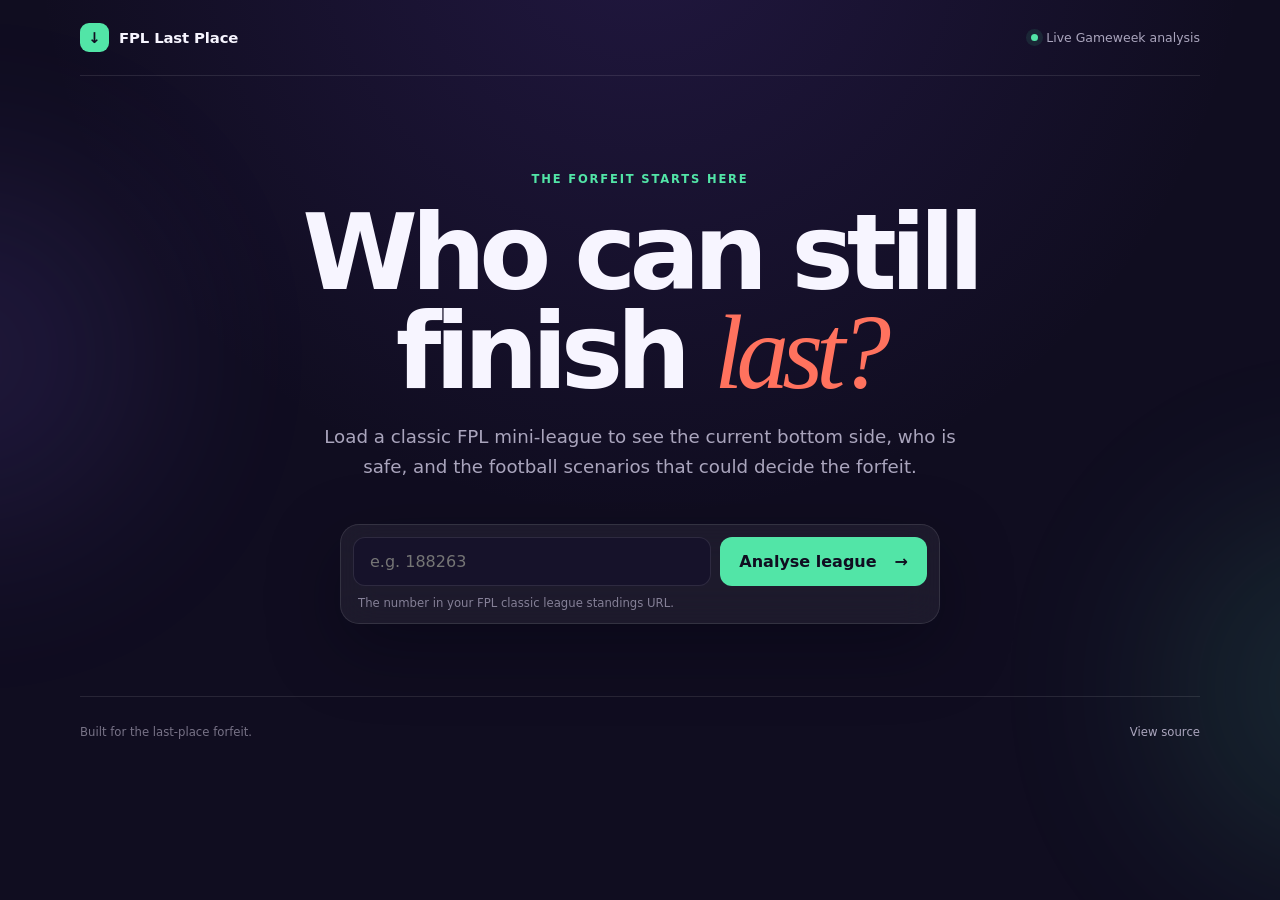
==== frontend/src/index.html @ f8642bd5 "Build web app and deployable analysis API" ====
<!doctype html>
<html lang="en">
  <head>
    <meta charset="utf-8" />
    <meta name="viewport" content="width=device-width, initial-scale=1" />
    <meta name="theme-color" content="#15112b" />
    <meta
      name="description"
      content="See who can still finish last in your Fantasy Premier League mini-league."
    />
    <title>FPL Last Place</title>
    <link rel="stylesheet" href="./styles.css" />
  </head>
  <body>
    <div class="ambient ambient-one"></div>
    <div class="ambient ambient-two"></div>

    <header class="site-header">
      <a class="brand" href="./" aria-label="FPL Last Place home">
        <span class="brand-mark" aria-hidden="true">↓</span>
        <span>FPL Last Place</span>
      </a>
      <span class="live-label"><span></span> Live Gameweek analysis</span>
    </header>

    <main>
      <section class="hero" aria-labelledby="page-title">
        <div class="eyebrow">The forfeit starts here</div>
        <h1 id="page-title">Who can still finish <em>last?</em></h1>
        <p class="hero-copy">
          Load a classic FPL mini-league to see the current bottom side, who is safe,
          and the football scenarios that could decide the forfeit.
        </p>

        <form id="league-form" class="league-form">
          <label for="league-id">Classic league ID</label>
          <div class="input-row">
            <input
              id="league-id"
              name="league-id"
              type="text"
              inputmode="numeric"
              pattern="[0-9]+"
              placeholder="e.g. 188263"
              autocomplete="off"
              required
            />
            <button class="primary-button" type="submit">
              <span>Analyse league</span>
              <span aria-hidden="true">→</span>
            </button>
          </div>
          <p class="field-help">The number in your FPL classic league standings URL.</p>
        </form>
      </section>

      <section id="loading-state" class="state-card hidden" aria-live="polite">
        <div class="loader" aria-hidden="true"></div>
        <div>
          <h2>Reading the Gameweek…</h2>
          <p id="loading-message">Fetching current squads, points and fixtures from FPL.</p>
        </div>
      </section>

      <section id="error-state" class="state-card error-card hidden" role="alert">
        <div class="error-icon" aria-hidden="true">!</div>
        <div>
          <h2>We couldn’t load that league</h2>
          <p id="error-message"></p>
          <button id="retry-button" class="text-button" type="button">Try again</button>
        </div>
      </section>

      <div id="analysis" class="analysis hidden">
        <section class="league-heading">
          <div>
            <div class="eyebrow" id="gameweek-label">Gameweek</div>
            <h2 id="league-name"></h2>
            <p id="updated-at" class="muted"></p>
          </div>
          <button id="refresh-button" class="secondary-button" type="button">Refresh data</button>
        </section>

        <section id="last-place-panel" class="last-place-panel" aria-labelledby="last-place-title">
          <div class="last-kicker">Currently last</div>
          <div class="last-main">
            <div>
              <h2 id="last-place-title"></h2>
              <p id="last-place-team"></p>
            </div>
            <div class="score-orb">
              <strong id="last-place-score"></strong>
              <span>GW pts</span>
            </div>
          </div>
          <p id="last-place-note" class="last-note"></p>
        </section>

        <section class="content-section" aria-labelledby="risk-title">
          <div class="section-heading">
            <div>
              <span class="section-index">01</span>
              <h2 id="risk-title">Still in the danger zone</h2>
            </div>
            <span id="risk-count" class="count-pill"></span>
          </div>
          <p class="section-copy">
            Open a manager to see the points condition and ranked match scenarios that leave them last.
          </p>
          <div id="risk-list" class="manager-grid"></div>
        </section>

        <section class="content-section" aria-labelledby="safe-title">
          <div class="section-heading">
            <div>
              <span class="section-index">02</span>
              <h2 id="safe-title">Safe from the forfeit</h2>
            </div>
            <span id="safe-count" class="count-pill safe-count"></span>
          </div>
          <div id="safe-list" class="safe-grid"></div>
        </section>

        <section class="content-section" aria-labelledby="differential-title">
          <div class="section-heading">
            <div>
              <span class="section-index">03</span>
              <h2 id="differential-title">Remaining differentials</h2>
            </div>
          </div>
          <p class="section-copy">
            Effective exposure after captaincy and current substitution state. Identical shared
            players are left out because they do not change the gaps.
          </p>
          <div id="differential-list" class="differential-grid"></div>
        </section>

        <aside id="model-note" class="model-note"></aside>
      </div>
    </main>

    <footer>
      <span>Built for the last-place forfeit.</span>
      <a href="https://github.com/MohilGarg/FPL-Scenario-Analyser">View source</a>
    </footer>

    <script src="./config.js"></script>
    <script src="./app.js" defer></script>
  </body>
</html>
---- frontend/src/styles.css ----
:root {
  color-scheme: dark;
  --ink: #f7f5ff;
  --muted: #aaa5bd;
  --panel: rgba(31, 26, 55, 0.78);
  --panel-solid: #211b3b;
  --line: rgba(255, 255, 255, 0.1);
  --purple: #8f6cff;
  --purple-soft: #c6b8ff;
  --green: #52e5a7;
  --coral: #ff725e;
  --amber: #ffc568;
  --page: #100d20;
  --shadow: 0 24px 70px rgba(4, 2, 13, 0.35);
  font-family: Inter, ui-sans-serif, system-ui, -apple-system, BlinkMacSystemFont, "Segoe UI", sans-serif;
}

* { box-sizing: border-box; }

html { scroll-behavior: smooth; }

body {
  margin: 0;
  min-height: 100vh;
  background:
    radial-gradient(circle at 50% -10%, rgba(100, 64, 190, 0.2), transparent 38rem),
    var(--page);
  color: var(--ink);
  overflow-x: hidden;
}

button, input { font: inherit; }
button { cursor: pointer; }
a { color: inherit; }

.ambient {
  position: fixed;
  width: 22rem;
  height: 22rem;
  border-radius: 50%;
  filter: blur(100px);
  opacity: 0.13;
  pointer-events: none;
  z-index: -1;
}

.ambient-one { background: var(--purple); top: 20%; left: -13rem; }
.ambient-two { background: var(--green); bottom: 4%; right: -15rem; }

.site-header,
main,
footer {
  width: min(1120px, calc(100% - 40px));
  margin-inline: auto;
}

.site-header {
  display: flex;
  align-items: center;
  justify-content: space-between;
  min-height: 76px;
  border-bottom: 1px solid var(--line);
}

.brand {
  display: flex;
  gap: 10px;
  align-items: center;
  color: var(--ink);
  font-size: 0.93rem;
  font-weight: 760;
  text-decoration: none;
  letter-spacing: -0.01em;
}

.brand-mark {
  display: grid;
  place-items: center;
  width: 29px;
  height: 29px;
  color: #110e22;
  background: var(--green);
  border-radius: 9px;
  font-weight: 900;
}

.live-label {
  display: flex;
  align-items: center;
  gap: 8px;
  color: var(--muted);
  font-size: 0.78rem;
}

.live-label span {
  width: 7px;
  height: 7px;
  border-radius: 50%;
  background: var(--green);
  box-shadow: 0 0 0 5px rgba(82, 229, 167, 0.1);
}

.hero {
  padding: 96px 0 72px;
  text-align: center;
}

.eyebrow,
.last-kicker {
  color: var(--green);
  font-size: 0.72rem;
  font-weight: 800;
  letter-spacing: 0.16em;
  text-transform: uppercase;
}

.hero h1 {
  max-width: 780px;
  margin: 18px auto 20px;
  font-size: clamp(3rem, 8.2vw, 6.7rem);
  line-height: 0.94;
  letter-spacing: -0.065em;
}

.hero h1 em {
  color: var(--coral);
  font-family: Georgia, serif;
  font-weight: 500;
}

.hero-copy {
  max-width: 650px;
  margin: 0 auto;
  color: var(--muted);
  font-size: clamp(1rem, 2vw, 1.14rem);
  line-height: 1.65;
}

.league-form {
  width: min(600px, 100%);
  margin: 42px auto 0;
  padding: 12px;
  text-align: left;
  background: rgba(255, 255, 255, 0.055);
  border: 1px solid var(--line);
  border-radius: 19px;
  box-shadow: var(--shadow);
  backdrop-filter: blur(18px);
}

.league-form label {
  position: absolute;
  width: 1px;
  height: 1px;
  overflow: hidden;
  clip: rect(0 0 0 0);
}

.input-row { display: flex; gap: 9px; }

.input-row input {
  min-width: 0;
  flex: 1;
  padding: 14px 16px;
  color: var(--ink);
  background: #16122a;
  border: 1px solid rgba(255, 255, 255, 0.1);
  border-radius: 12px;
  outline: none;
}

.input-row input:focus {
  border-color: var(--purple);
  box-shadow: 0 0 0 3px rgba(143, 108, 255, 0.16);
}

.primary-button,
.secondary-button,
.text-button {
  border: 0;
  font-weight: 760;
}

.primary-button {
  display: flex;
  align-items: center;
  justify-content: center;
  gap: 18px;
  padding: 14px 19px;
  color: #100d20;
  background: var(--green);
  border-radius: 12px;
  transition: transform 160ms ease, box-shadow 160ms ease;
}

.primary-button:hover { transform: translateY(-2px); box-shadow: 0 10px 30px rgba(82, 229, 167, 0.2); }
.primary-button:disabled { opacity: 0.65; cursor: wait; }

.field-help {
  margin: 10px 5px 1px;
  color: #858097;
  font-size: 0.73rem;
}

.hidden { display: none !important; }

.state-card {
  display: flex;
  align-items: center;
  gap: 22px;
  max-width: 720px;
  margin: 0 auto 70px;
  padding: 26px;
  background: var(--panel);
  border: 1px solid var(--line);
  border-radius: 18px;
}

.state-card h2 { margin: 0 0 5px; font-size: 1.05rem; }
.state-card p { margin: 0; color: var(--muted); line-height: 1.5; }

.loader {
  flex: 0 0 auto;
  width: 34px;
  height: 34px;
  border: 3px solid rgba(255, 255, 255, 0.12);
  border-top-color: var(--green);
  border-radius: 50%;
  animation: spin 900ms linear infinite;
}

@keyframes spin { to { transform: rotate(360deg); } }

.error-card { border-color: rgba(255, 114, 94, 0.35); }
.error-icon {
  display: grid;
  place-items: center;
  flex: 0 0 auto;
  width: 36px;
  height: 36px;
  color: #170a08;
  background: var(--coral);
  border-radius: 50%;
  font-weight: 900;
}

.text-button { padding: 8px 0 0; color: var(--green); background: none; }

.analysis { padding-bottom: 60px; }

.league-heading {
  display: flex;
  align-items: flex-end;
  justify-content: space-between;
  gap: 20px;
  margin-bottom: 25px;
}

.league-heading h2 { margin: 6px 0; font-size: clamp(1.8rem, 4vw, 3rem); letter-spacing: -0.04em; }
.muted { margin: 0; color: var(--muted); font-size: 0.82rem; }

.secondary-button {
  padding: 10px 14px;
  color: var(--ink);
  background: transparent;
  border: 1px solid var(--line);
  border-radius: 10px;
}

.secondary-button:hover { border-color: rgba(255, 255, 255, 0.28); }

.last-place-panel {
  position: relative;
  overflow: hidden;
  padding: clamp(25px, 5vw, 47px);
  background:
    linear-gradient(130deg, rgba(255, 114, 94, 0.2), transparent 58%),
    linear-gradient(130deg, #2c1c42, #201733);
  border: 1px solid rgba(255, 114, 94, 0.3);
  border-radius: 25px;
  box-shadow: var(--shadow);
}

.last-place-panel::after {
  content: "12";
  position: absolute;
  right: -12px;
  bottom: -65px;
  color: rgba(255, 255, 255, 0.03);
  font-size: 15rem;
  font-weight: 900;
  line-height: 1;
}

.last-kicker { color: var(--coral); }
.last-main { display: flex; align-items: center; justify-content: space-between; gap: 24px; margin-top: 19px; }
.last-main h2 { margin: 0 0 7px; font-size: clamp(2rem, 5vw, 4.3rem); letter-spacing: -0.055em; }
.last-main p { margin: 0; color: var(--purple-soft); font-size: 1rem; }

.score-orb {
  display: grid;
  place-items: center;
  flex: 0 0 auto;
  width: 112px;
  height: 112px;
  background: rgba(15, 11, 31, 0.52);
  border: 1px solid rgba(255, 255, 255, 0.12);
  border-radius: 50%;
  z-index: 1;
}

.score-orb strong { align-self: end; font-size: 2.5rem; line-height: 1; }
.score-orb span { align-self: start; margin-top: 4px; color: var(--muted); font-size: 0.65rem; text-transform: uppercase; }
.last-note { position: relative; max-width: 650px; margin: 27px 0 0; color: #cec9dc; line-height: 1.55; z-index: 1; }

.content-section { padding-top: 76px; }
.section-heading { display: flex; align-items: center; justify-content: space-between; gap: 18px; }
.section-heading > div { display: flex; align-items: baseline; gap: 15px; }
.section-index { color: var(--green); font: 700 0.7rem ui-monospace, monospace; }
.section-heading h2 { margin: 0; font-size: clamp(1.5rem, 3vw, 2.15rem); letter-spacing: -0.035em; }
.section-copy { max-width: 690px; margin: 10px 0 24px 32px; color: var(--muted); line-height: 1.55; }

.count-pill,
.status-pill,
.chip-pill {
  display: inline-flex;
  align-items: center;
  border-radius: 999px;
  font-size: 0.68rem;
  font-weight: 800;
  letter-spacing: 0.05em;
  text-transform: uppercase;
}

.count-pill { padding: 7px 10px; color: var(--coral); background: rgba(255, 114, 94, 0.1); }
.safe-count { color: var(--green); background: rgba(82, 229, 167, 0.1); }

.manager-grid { display: grid; gap: 13px; }

.manager-card {
  background: var(--panel);
  border: 1px solid var(--line);
  border-radius: 17px;
  box-shadow: 0 12px 35px rgba(4, 2, 13, 0.16);
}

.manager-card[open] { border-color: rgba(143, 108, 255, 0.38); }
.manager-card summary { display: flex; align-items: center; justify-content: space-between; gap: 15px; padding: 20px 22px; list-style: none; cursor: pointer; }
.manager-card summary::-webkit-details-marker { display: none; }
.manager-identity { min-width: 0; display: flex; align-items: center; gap: 14px; }
.manager-rank { display: grid; place-items: center; flex: 0 0 auto; width: 39px; height: 39px; color: var(--purple-soft); background: rgba(143, 108, 255, 0.12); border-radius: 11px; font-weight: 850; }
.manager-names { min-width: 0; }
.manager-names strong, .safe-name strong { display: block; overflow: hidden; text-overflow: ellipsis; white-space: nowrap; }
.manager-names span, .safe-name span { display: block; margin-top: 3px; color: var(--muted); font-size: 0.76rem; overflow: hidden; text-overflow: ellipsis; white-space: nowrap; }
.manager-meta { display: flex; align-items: center; justify-content: flex-end; gap: 11px; }
.manager-score { font-size: 1.15rem; font-weight: 850; }
.manager-score small { display: block; color: var(--muted); font-size: 0.55rem; font-weight: 600; text-align: right; text-transform: uppercase; }
.chevron { color: var(--muted); transition: transform 150ms ease; }
.manager-card[open] .chevron { transform: rotate(180deg); }

.status-pill { padding: 6px 9px; color: var(--amber); background: rgba(255, 197, 104, 0.11); }
.status-current { color: var(--coral); background: rgba(255, 114, 94, 0.12); }
.status-possible { color: var(--purple-soft); background: rgba(143, 108, 255, 0.13); }

.manager-detail { padding: 0 22px 22px; border-top: 1px solid var(--line); }
.condition { margin: 19px 0; padding: 16px 17px; color: #dfdbea; background: rgba(143, 108, 255, 0.08); border-left: 3px solid var(--purple); border-radius: 0 11px 11px 0; line-height: 1.55; }
.condition strong { color: var(--purple-soft); }
.scenario-list { display: grid; gap: 10px; }
.scenario { display: grid; grid-template-columns: 34px 1fr auto; gap: 12px; align-items: start; padding: 14px; background: rgba(10, 8, 25, 0.35); border: 1px solid rgba(255, 255, 255, 0.06); border-radius: 12px; }
.scenario-number { display: grid; place-items: center; width: 29px; height: 29px; color: var(--green); background: rgba(82, 229, 167, 0.09); border-radius: 8px; font-size: 0.73rem; font-weight: 850; }
.scenario p { margin: 1px 0 6px; color: #ddd9e8; font-size: 0.88rem; line-height: 1.5; }
.scenario small { color: var(--muted); }
.scenario-scores { color: var(--ink); font-size: 0.73rem; font-weight: 800; white-space: nowrap; }
.show-more { margin-top: 13px; padding: 9px 12px; color: var(--green); background: transparent; border: 1px solid rgba(82, 229, 167, 0.24); border-radius: 9px; font-size: 0.78rem; font-weight: 750; }
.show-more:disabled { opacity: 0.55; cursor: wait; }
.search-note { margin: 12px 0 0; color: var(--muted); font-size: 0.76rem; line-height: 1.45; }

.safe-grid { display: grid; grid-template-columns: repeat(2, minmax(0, 1fr)); gap: 10px; margin-top: 22px; }
.safe-card { display: flex; align-items: center; justify-content: space-between; gap: 14px; min-width: 0; padding: 16px 17px; background: rgba(31, 26, 55, 0.55); border: 1px solid var(--line); border-radius: 13px; }
.safe-name { min-width: 0; }
.safe-score { display: flex; align-items: center; gap: 10px; flex: 0 0 auto; }
.safe-score strong { font-size: 1rem; }
.safe-tick { display: grid; place-items: center; width: 24px; height: 24px; color: #0e241c; background: var(--green); border-radius: 50%; font-size: 0.72rem; font-weight: 900; }

.differential-grid { display: grid; grid-template-columns: repeat(3, minmax(0, 1fr)); gap: 11px; margin-top: 22px; }
.differential-card { min-width: 0; padding: 17px; background: rgba(31, 26, 55, 0.55); border: 1px solid var(--line); border-radius: 14px; }
.player-top { display: flex; align-items: center; justify-content: space-between; gap: 10px; }
.player-top strong { overflow: hidden; text-overflow: ellipsis; white-space: nowrap; }
.position-pill { padding: 4px 7px; color: var(--purple-soft); background: rgba(143, 108, 255, 0.12); border-radius: 6px; font-size: 0.62rem; font-weight: 850; }
.fixture-line { margin: 5px 0 13px; color: var(--muted); font-size: 0.7rem; }
.exposure-list { display: flex; flex-wrap: wrap; gap: 6px; }
.exposure { padding: 5px 7px; color: #d6d1e2; background: rgba(255, 255, 255, 0.055); border-radius: 6px; font-size: 0.67rem; }
.exposure b { color: var(--green); }
.empty-note { grid-column: 1 / -1; padding: 24px; color: var(--muted); text-align: center; border: 1px dashed var(--line); border-radius: 14px; }

.model-note { margin-top: 65px; padding: 18px 20px; color: var(--muted); background: rgba(255, 255, 255, 0.025); border: 1px solid var(--line); border-radius: 13px; font-size: 0.75rem; line-height: 1.55; }

footer { display: flex; align-items: center; justify-content: space-between; padding: 28px 0 38px; color: #777286; border-top: 1px solid var(--line); font-size: 0.73rem; }
footer a { color: var(--muted); text-decoration: none; }

@media (max-width: 760px) {
  .site-header, main, footer { width: min(100% - 28px, 1120px); }
  .hero { padding: 69px 0 52px; }
  .hero h1 { font-size: clamp(3.25rem, 16vw, 5rem); }
  .league-form { padding: 9px; }
  .input-row { flex-direction: column; }
  .primary-button { width: 100%; }
  .league-heading { align-items: flex-start; flex-direction: column; }
  .last-main { align-items: flex-start; }
  .score-orb { width: 86px; height: 86px; }
  .score-orb strong { font-size: 2rem; }
  .section-copy { margin-left: 0; }
  .safe-grid, .differential-grid { grid-template-columns: 1fr; }
  .manager-card summary { align-items: flex-start; padding: 17px; }
  .manager-meta { gap: 7px; }
  .status-pill { display: none; }
  .manager-detail { padding: 0 17px 17px; }
  .scenario { grid-template-columns: 30px 1fr; }
  .scenario-scores { grid-column: 2; }
}

@media (max-width: 430px) {
  .live-label { display: none; }
  .last-main { display: grid; grid-template-columns: 1fr auto; }
  .last-main h2 { font-size: 2rem; }
  .score-orb { width: 74px; height: 74px; }
  .last-place-panel { border-radius: 19px; }
  .section-heading > div { gap: 9px; }
  .manager-rank { display: none; }
  footer { align-items: flex-start; flex-direction: column; gap: 10px; }
}

@media (prefers-reduced-motion: reduce) {
  *, *::before, *::after { scroll-behavior: auto !important; animation-duration: 0.01ms !important; }
}
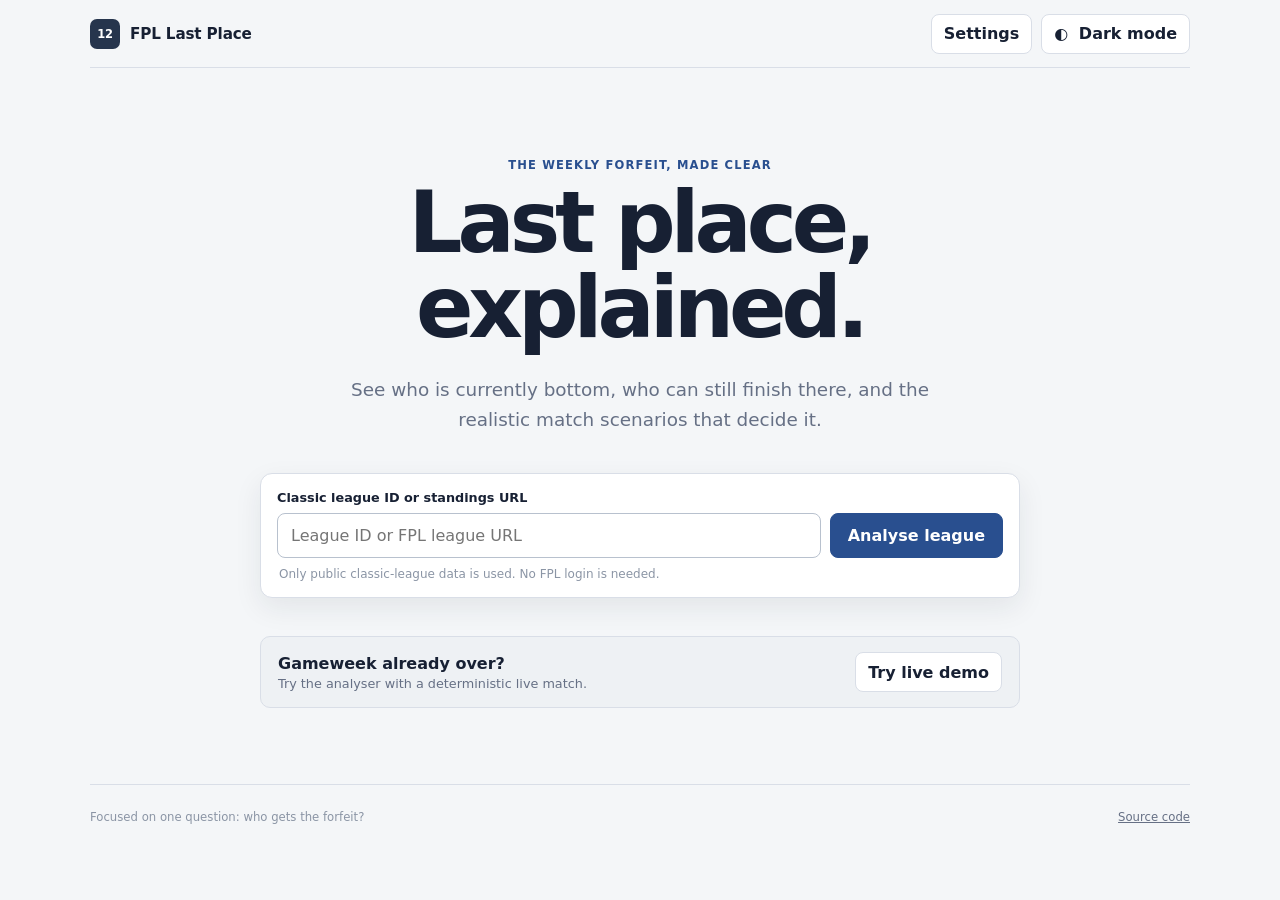
==== commit 2aea73d9: "Redesign analysis UI and add Gameweek demos" ====
--- a/frontend/src/index.html
+++ b/frontend/src/index.html
@@ -1,63 +1,97 @@
 <!doctype html>
-<html lang="en">
+<html lang="en" data-theme="light">
   <head>
     <meta charset="utf-8" />
     <meta name="viewport" content="width=device-width, initial-scale=1" />
-    <meta name="theme-color" content="#15112b" />
+    <meta name="theme-color" content="#f4f6f8" />
     <meta
       name="description"
       content="See who can still finish last in your Fantasy Premier League mini-league."
     />
     <title>FPL Last Place</title>
+    <link rel="icon" href="./favicon.svg" type="image/svg+xml" />
+    <script>
+      const requestedTheme = new URLSearchParams(window.location.search).get("theme");
+      document.documentElement.dataset.theme =
+        requestedTheme === "dark" ||
+        (requestedTheme !== "light" && localStorage.getItem("fpl-theme") === "dark")
+          ? "dark"
+          : "light";
+    </script>
     <link rel="stylesheet" href="./styles.css" />
   </head>
   <body>
-    <div class="ambient ambient-one"></div>
-    <div class="ambient ambient-two"></div>
+    <a class="skip-link" href="#main-content">Skip to content</a>
 
     <header class="site-header">
       <a class="brand" href="./" aria-label="FPL Last Place home">
-        <span class="brand-mark" aria-hidden="true">↓</span>
+        <span class="brand-mark" aria-hidden="true">12</span>
         <span>FPL Last Place</span>
       </a>
-      <span class="live-label"><span></span> Live Gameweek analysis</span>
+      <div class="header-actions">
+        <details class="settings-menu">
+          <summary class="icon-button">Settings</summary>
+          <div class="settings-panel">
+            <label for="tie-rule">What counts as last?</label>
+            <select id="tie-rule">
+              <option value="include">Tied for lowest counts</option>
+              <option value="strict">Strictly lowest only</option>
+            </select>
+            <p>The selected rule is used for safety checks, scenarios and final results.</p>
+          </div>
+        </details>
+        <button id="theme-toggle" class="icon-button" type="button" aria-label="Use dark mode">
+          <span class="theme-icon" aria-hidden="true">◐</span>
+          <span id="theme-label">Dark mode</span>
+        </button>
+      </div>
     </header>
 
-    <main>
-      <section class="hero" aria-labelledby="page-title">
-        <div class="eyebrow">The forfeit starts here</div>
-        <h1 id="page-title">Who can still finish <em>last?</em></h1>
-        <p class="hero-copy">
-          Load a classic FPL mini-league to see the current bottom side, who is safe,
-          and the football scenarios that could decide the forfeit.
+    <main id="main-content">
+      <section id="landing" class="landing" aria-labelledby="page-title">
+        <p class="kicker">The weekly forfeit, made clear</p>
+        <h1 id="page-title">Last place, explained.</h1>
+        <p class="landing-copy">
+          See who is currently bottom, who can still finish there, and the realistic match
+          scenarios that decide it.
         </p>
 
         <form id="league-form" class="league-form">
-          <label for="league-id">Classic league ID</label>
+          <label for="league-id">Classic league ID or standings URL</label>
           <div class="input-row">
             <input
               id="league-id"
               name="league-id"
               type="text"
-              inputmode="numeric"
-              pattern="[0-9]+"
-              placeholder="e.g. 188263"
+              placeholder="League ID or FPL league URL"
               autocomplete="off"
               required
             />
-            <button class="primary-button" type="submit">
-              <span>Analyse league</span>
-              <span aria-hidden="true">→</span>
-            </button>
-          </div>
-          <p class="field-help">The number in your FPL classic league standings URL.</p>
+            <button class="primary-button" type="submit">Analyse league</button>
+          </div>
+          <p class="field-help">Only public classic-league data is used. No FPL login is needed.</p>
         </form>
+
+        <div id="recent-leagues" class="recent-leagues hidden" aria-label="Recent leagues">
+          <span>Recent</span>
+          <div id="recent-list"></div>
+        </div>
+
+        <div class="demo-callout">
+          <div>
+            <strong>Gameweek already over?</strong>
+            <span>Try the analyser with a deterministic live match.</span>
+          </div>
+          <button class="secondary-button demo-button" type="button" data-demo="live">
+            Try live demo
+          </button>
+        </div>
       </section>
 
-      <section id="loading-state" class="state-card hidden" aria-live="polite">
+      <section id="loading-state" class="state-card hidden" aria-live="polite" aria-busy="true">
         <div class="loader" aria-hidden="true"></div>
         <div>
-          <h2>Reading the Gameweek…</h2>
+          <h2>Reading the Gameweek</h2>
           <p id="loading-message">Fetching current squads, points and fixtures from FPL.</p>
         </div>
       </section>
@@ -67,85 +101,113 @@
         <div>
           <h2>We couldn’t load that league</h2>
           <p id="error-message"></p>
-          <button id="retry-button" class="text-button" type="button">Try again</button>
+          <div class="inline-actions">
+            <button id="retry-button" class="secondary-button" type="button">Try again</button>
+            <button id="error-demo-button" class="text-button demo-button" type="button" data-demo="late">
+              Open a demo instead
+            </button>
+          </div>
         </div>
       </section>
 
       <div id="analysis" class="analysis hidden">
-        <section class="league-heading">
-          <div>
-            <div class="eyebrow" id="gameweek-label">Gameweek</div>
-            <h2 id="league-name"></h2>
-            <p id="updated-at" class="muted"></p>
-          </div>
-          <button id="refresh-button" class="secondary-button" type="button">Refresh data</button>
-        </section>
-
-        <section id="last-place-panel" class="last-place-panel" aria-labelledby="last-place-title">
-          <div class="last-kicker">Currently last</div>
-          <div class="last-main">
+        <section class="league-bar" aria-labelledby="league-name">
+          <div class="league-identity">
+            <div class="status-line">
+              <span id="gameweek-status" class="status-dot"></span>
+              <span id="gameweek-label"></span>
+              <span id="demo-label" class="demo-badge hidden">Demo</span>
+            </div>
+            <h1 id="league-name"></h1>
+            <p id="updated-at"></p>
+          </div>
+          <div class="league-actions">
+            <button id="change-league-button" class="text-button" type="button">Change league</button>
+            <button id="refresh-button" class="secondary-button" type="button">Refresh</button>
+            <label class="demo-select-label" for="demo-select">Demo</label>
+            <select id="demo-select" class="compact-select">
+              <option value="">Try demo…</option>
+              <option value="early">Early Gameweek</option>
+              <option value="late">Late Gameweek</option>
+              <option value="live">Live match</option>
+              <option value="complete">Completed Gameweek</option>
+            </select>
+          </div>
+        </section>
+
+        <nav class="view-tabs" role="tablist" aria-label="Analysis views">
+          <button id="tab-overview" role="tab" aria-selected="true" aria-controls="view-overview" data-view="overview">Overview</button>
+          <button id="tab-scenarios" role="tab" aria-selected="false" aria-controls="view-scenarios" data-view="scenarios">Scenarios</button>
+          <button id="tab-differentials" role="tab" aria-selected="false" aria-controls="view-differentials" data-view="differentials">Differentials</button>
+          <button id="tab-managers" role="tab" aria-selected="false" aria-controls="view-managers" data-view="managers">Managers</button>
+        </nav>
+
+        <section id="view-overview" class="view-panel" role="tabpanel" aria-labelledby="tab-overview">
+          <div id="phase-note" class="phase-note"></div>
+          <div id="overview-content"></div>
+        </section>
+
+        <section id="view-scenarios" class="view-panel hidden" role="tabpanel" aria-labelledby="tab-scenarios">
+          <div class="view-heading">
             <div>
-              <h2 id="last-place-title"></h2>
-              <p id="last-place-team"></p>
-            </div>
-            <div class="score-orb">
-              <strong id="last-place-score"></strong>
-              <span>GW pts</span>
-            </div>
-          </div>
-          <p id="last-place-note" class="last-note"></p>
-        </section>
-
-        <section class="content-section" aria-labelledby="risk-title">
-          <div class="section-heading">
+              <p class="kicker">Detailed routes to last</p>
+              <h2>Scenarios</h2>
+              <p>Examples are ranked by practical plausibility, not assigned fake probabilities.</p>
+            </div>
+            <label class="select-field" for="scenario-manager">
+              Manager
+              <select id="scenario-manager"></select>
+            </label>
+          </div>
+          <div id="scenario-detail"></div>
+          <details class="comparison-panel">
+            <summary>Compare two managers</summary>
+            <div class="comparison-controls">
+              <label for="compare-a">Manager A<select id="compare-a"></select></label>
+              <span aria-hidden="true">against</span>
+              <label for="compare-b">Manager B<select id="compare-b"></select></label>
+            </div>
+            <div id="comparison-result"></div>
+          </details>
+        </section>
+
+        <section id="view-differentials" class="view-panel hidden" role="tabpanel" aria-labelledby="tab-differentials">
+          <div class="view-heading">
             <div>
-              <span class="section-index">01</span>
-              <h2 id="risk-title">Still in the danger zone</h2>
-            </div>
-            <span id="risk-count" class="count-pill"></span>
-          </div>
-          <p class="section-copy">
-            Open a manager to see the points condition and ranked match scenarios that leave them last.
-          </p>
-          <div id="risk-list" class="manager-grid"></div>
-        </section>
-
-        <section class="content-section" aria-labelledby="safe-title">
-          <div class="section-heading">
+              <p class="kicker">What can still move the gaps</p>
+              <h2>Effective differentials</h2>
+              <p>Captaincy, chips and confirmed substitutions are reflected. Identical exposure is omitted.</p>
+            </div>
+          </div>
+          <div id="differential-content"></div>
+        </section>
+
+        <section id="view-managers" class="view-panel hidden" role="tabpanel" aria-labelledby="tab-managers">
+          <div class="view-heading">
             <div>
-              <span class="section-index">02</span>
-              <h2 id="safe-title">Safe from the forfeit</h2>
-            </div>
-            <span id="safe-count" class="count-pill safe-count"></span>
-          </div>
-          <div id="safe-list" class="safe-grid"></div>
-        </section>
-
-        <section class="content-section" aria-labelledby="differential-title">
-          <div class="section-heading">
-            <div>
-              <span class="section-index">03</span>
-              <h2 id="differential-title">Remaining differentials</h2>
-            </div>
-          </div>
-          <p class="section-copy">
-            Effective exposure after captaincy and current substitution state. Identical shared
-            players are left out because they do not change the gaps.
-          </p>
-          <div id="differential-list" class="differential-grid"></div>
-        </section>
-
-        <aside id="model-note" class="model-note"></aside>
+              <p class="kicker">Calculation transparency</p>
+              <h2>Managers</h2>
+              <p>Open a manager to inspect the Gameweek squad state used by the analyser.</p>
+            </div>
+          </div>
+          <div id="manager-list" class="manager-list"></div>
+        </section>
+
+        <details class="model-note">
+          <summary>How “safe” and scenarios are calculated</summary>
+          <p id="model-note"></p>
+        </details>
       </div>
     </main>
 
+    <div id="toast" class="toast hidden" role="status" aria-live="polite"></div>
+
     <footer>
-      <span>Built for the last-place forfeit.</span>
-      <a href="https://github.com/MohilGarg/FPL-Scenario-Analyser">View source</a>
+      <span>Focused on one question: who gets the forfeit?</span>
+      <a href="https://github.com/MohilGarg/FPL-Scenario-Analyser">Source code</a>
     </footer>
 
     <script src="./config.js"></script>
     <script src="./app.js" defer></script>
   </body>
 </html>
-
--- a/frontend/src/styles.css
+++ b/frontend/src/styles.css
@@ -1,18 +1,52 @@
 :root {
+  color-scheme: light;
+  --page: #f4f6f8;
+  --surface: #ffffff;
+  --surface-raised: #ffffff;
+  --surface-subtle: #eef1f4;
+  --ink: #172033;
+  --muted: #667085;
+  --faint: #8b95a5;
+  --line: #d9dee7;
+  --line-strong: #b8c1ce;
+  --primary: #294f8f;
+  --primary-hover: #1f4077;
+  --primary-soft: #e9eff9;
+  --danger: #a3312b;
+  --danger-soft: #fbeceb;
+  --warning: #8a5a12;
+  --warning-soft: #fbf1dc;
+  --safe: #176b52;
+  --safe-soft: #e5f3ee;
+  --live: #b54708;
+  --focus: #2e6ac7;
+  --shadow: 0 10px 28px rgba(23, 32, 51, 0.08);
+  font-family: Inter, ui-sans-serif, system-ui, -apple-system, BlinkMacSystemFont, "Segoe UI", sans-serif;
+}
+
+:root[data-theme="dark"] {
   color-scheme: dark;
-  --ink: #f7f5ff;
-  --muted: #aaa5bd;
-  --panel: rgba(31, 26, 55, 0.78);
-  --panel-solid: #211b3b;
-  --line: rgba(255, 255, 255, 0.1);
-  --purple: #8f6cff;
-  --purple-soft: #c6b8ff;
-  --green: #52e5a7;
-  --coral: #ff725e;
-  --amber: #ffc568;
-  --page: #100d20;
-  --shadow: 0 24px 70px rgba(4, 2, 13, 0.35);
-  font-family: Inter, ui-sans-serif, system-ui, -apple-system, BlinkMacSystemFont, "Segoe UI", sans-serif;
+  --page: #11151c;
+  --surface: #181e27;
+  --surface-raised: #1d2530;
+  --surface-subtle: #222a35;
+  --ink: #edf1f6;
+  --muted: #aeb7c5;
+  --faint: #8893a3;
+  --line: #303a48;
+  --line-strong: #465264;
+  --primary: #87aee8;
+  --primary-hover: #a4c2ee;
+  --primary-soft: #202f45;
+  --danger: #f09a93;
+  --danger-soft: #3b2426;
+  --warning: #ecc47c;
+  --warning-soft: #382f20;
+  --safe: #79c7aa;
+  --safe-soft: #1f352f;
+  --live: #f4ad72;
+  --focus: #8ab4f0;
+  --shadow: 0 12px 30px rgba(0, 0, 0, 0.24);
 }
 
 * { box-sizing: border-box; }
@@ -20,417 +54,525 @@
 html { scroll-behavior: smooth; }
 
 body {
+  min-height: 100vh;
   margin: 0;
-  min-height: 100vh;
-  background:
-    radial-gradient(circle at 50% -10%, rgba(100, 64, 190, 0.2), transparent 38rem),
-    var(--page);
   color: var(--ink);
+  background: var(--page);
   overflow-x: hidden;
 }
 
-button, input { font: inherit; }
-button { cursor: pointer; }
+button, input, select { font: inherit; }
+button, summary, select { cursor: pointer; }
 a { color: inherit; }
 
-.ambient {
+button:focus-visible,
+input:focus-visible,
+select:focus-visible,
+summary:focus-visible,
+a:focus-visible {
+  outline: 3px solid color-mix(in srgb, var(--focus) 35%, transparent);
+  outline-offset: 2px;
+}
+
+.skip-link {
   position: fixed;
-  width: 22rem;
-  height: 22rem;
-  border-radius: 50%;
-  filter: blur(100px);
-  opacity: 0.13;
-  pointer-events: none;
-  z-index: -1;
-}
-
-.ambient-one { background: var(--purple); top: 20%; left: -13rem; }
-.ambient-two { background: var(--green); bottom: 4%; right: -15rem; }
+  top: 8px;
+  left: 8px;
+  z-index: 20;
+  padding: 9px 12px;
+  color: var(--surface);
+  background: var(--ink);
+  border-radius: 6px;
+  transform: translateY(-150%);
+}
+.skip-link:focus { transform: translateY(0); }
 
 .site-header,
 main,
 footer {
-  width: min(1120px, calc(100% - 40px));
+  width: min(1100px, calc(100% - 40px));
   margin-inline: auto;
 }
 
 .site-header {
   display: flex;
+  min-height: 68px;
   align-items: center;
   justify-content: space-between;
-  min-height: 76px;
   border-bottom: 1px solid var(--line);
 }
 
 .brand {
-  display: flex;
+  display: inline-flex;
+  align-items: center;
   gap: 10px;
-  align-items: center;
-  color: var(--ink);
-  font-size: 0.93rem;
+  font-size: 0.95rem;
   font-weight: 760;
+  letter-spacing: -0.01em;
   text-decoration: none;
-  letter-spacing: -0.01em;
 }
 
 .brand-mark {
   display: grid;
+  width: 30px;
+  height: 30px;
   place-items: center;
-  width: 29px;
-  height: 29px;
-  color: #110e22;
-  background: var(--green);
-  border-radius: 9px;
-  font-weight: 900;
-}
-
-.live-label {
-  display: flex;
-  align-items: center;
-  gap: 8px;
+  color: #ffffff;
+  background: #26354d;
+  border-radius: 7px;
+  font-size: 0.72rem;
+  font-weight: 850;
+}
+
+.header-actions,
+.league-actions,
+.inline-actions {
+  display: flex;
+  align-items: center;
+  gap: 9px;
+}
+
+.icon-button,
+.secondary-button,
+.text-button,
+.primary-button,
+.copy-button,
+.show-more {
+  min-height: 40px;
+  border-radius: 8px;
+  font-weight: 700;
+}
+
+.icon-button,
+.secondary-button {
+  padding: 9px 12px;
+  color: var(--ink);
+  background: var(--surface);
+  border: 1px solid var(--line);
+}
+.icon-button:hover, .secondary-button:hover { border-color: var(--line-strong); }
+
+.theme-icon { margin-right: 5px; }
+
+.settings-menu { position: relative; }
+.settings-menu > summary { list-style: none; }
+.settings-menu > summary::-webkit-details-marker { display: none; }
+.settings-panel {
+  position: absolute;
+  top: calc(100% + 8px);
+  right: 0;
+  z-index: 10;
+  width: min(310px, calc(100vw - 30px));
+  padding: 16px;
+  background: var(--surface-raised);
+  border: 1px solid var(--line);
+  border-radius: 10px;
+  box-shadow: var(--shadow);
+}
+.settings-panel label { display: block; margin-bottom: 7px; font-size: 0.82rem; font-weight: 750; }
+.settings-panel select { width: 100%; }
+.settings-panel p { margin: 10px 0 0; color: var(--muted); font-size: 0.75rem; line-height: 1.45; }
+
+select,
+input {
+  color: var(--ink);
+  background: var(--surface);
+  border: 1px solid var(--line-strong);
+  border-radius: 8px;
+}
+
+.landing {
+  max-width: 760px;
+  margin: 0 auto;
+  padding: 90px 0 76px;
+  text-align: center;
+}
+
+.kicker {
+  margin: 0 0 9px;
+  color: var(--primary);
+  font-size: 0.72rem;
+  font-weight: 800;
+  letter-spacing: 0.1em;
+  text-transform: uppercase;
+}
+
+.landing h1 {
+  margin: 0;
+  font-size: clamp(2.7rem, 8vw, 5.3rem);
+  letter-spacing: -0.06em;
+  line-height: 1;
+}
+
+.landing-copy {
+  max-width: 620px;
+  margin: 24px auto 0;
+  color: var(--muted);
+  font-size: clamp(1rem, 2vw, 1.15rem);
+  line-height: 1.65;
+}
+
+.league-form {
+  margin: 38px auto 0;
+  padding: 16px;
+  text-align: left;
+  background: var(--surface-raised);
+  border: 1px solid var(--line);
+  border-radius: 12px;
+  box-shadow: var(--shadow);
+}
+.league-form label { display: block; margin: 0 0 8px; font-size: 0.8rem; font-weight: 750; }
+.input-row { display: flex; gap: 9px; }
+.input-row input { min-width: 0; flex: 1; padding: 12px 13px; }
+
+.primary-button {
+  padding: 11px 17px;
+  color: #ffffff;
+  background: #294f8f;
+  border: 1px solid #294f8f;
+}
+.primary-button:hover { background: #1f4077; border-color: #1f4077; }
+.primary-button:disabled { opacity: 0.6; cursor: wait; }
+
+.field-help { margin: 9px 2px 0; color: var(--faint); font-size: 0.75rem; }
+.hidden { display: none !important; }
+
+.recent-leagues {
+  display: flex;
+  align-items: center;
+  justify-content: center;
+  gap: 9px;
+  margin-top: 16px;
   color: var(--muted);
   font-size: 0.78rem;
 }
-
-.live-label span {
-  width: 7px;
-  height: 7px;
-  border-radius: 50%;
-  background: var(--green);
-  box-shadow: 0 0 0 5px rgba(82, 229, 167, 0.1);
-}
-
-.hero {
-  padding: 96px 0 72px;
-  text-align: center;
-}
-
-.eyebrow,
-.last-kicker {
-  color: var(--green);
-  font-size: 0.72rem;
-  font-weight: 800;
-  letter-spacing: 0.16em;
-  text-transform: uppercase;
-}
-
-.hero h1 {
-  max-width: 780px;
-  margin: 18px auto 20px;
-  font-size: clamp(3rem, 8.2vw, 6.7rem);
-  line-height: 0.94;
-  letter-spacing: -0.065em;
-}
-
-.hero h1 em {
-  color: var(--coral);
-  font-family: Georgia, serif;
-  font-weight: 500;
-}
-
-.hero-copy {
-  max-width: 650px;
-  margin: 0 auto;
-  color: var(--muted);
-  font-size: clamp(1rem, 2vw, 1.14rem);
-  line-height: 1.65;
-}
-
-.league-form {
-  width: min(600px, 100%);
-  margin: 42px auto 0;
-  padding: 12px;
+.recent-leagues > div { display: flex; flex-wrap: wrap; gap: 6px; }
+.recent-button {
+  padding: 5px 8px;
+  color: var(--primary);
+  background: transparent;
+  border: 1px solid var(--line);
+  border-radius: 6px;
+}
+
+.demo-callout {
+  display: flex;
+  align-items: center;
+  justify-content: space-between;
+  gap: 18px;
+  margin-top: 38px;
+  padding: 15px 17px;
   text-align: left;
-  background: rgba(255, 255, 255, 0.055);
-  border: 1px solid var(--line);
-  border-radius: 19px;
+  background: var(--surface-subtle);
+  border: 1px solid var(--line);
+  border-radius: 10px;
+}
+.demo-callout strong, .demo-callout span { display: block; }
+.demo-callout span { margin-top: 3px; color: var(--muted); font-size: 0.8rem; }
+
+.state-card {
+  display: flex;
+  align-items: center;
+  gap: 18px;
+  max-width: 700px;
+  margin: 72px auto;
+  padding: 24px;
+  background: var(--surface);
+  border: 1px solid var(--line);
+  border-radius: 12px;
   box-shadow: var(--shadow);
-  backdrop-filter: blur(18px);
-}
-
-.league-form label {
-  position: absolute;
-  width: 1px;
-  height: 1px;
-  overflow: hidden;
-  clip: rect(0 0 0 0);
-}
-
-.input-row { display: flex; gap: 9px; }
-
-.input-row input {
-  min-width: 0;
-  flex: 1;
-  padding: 14px 16px;
-  color: var(--ink);
-  background: #16122a;
-  border: 1px solid rgba(255, 255, 255, 0.1);
-  border-radius: 12px;
-  outline: none;
-}
-
-.input-row input:focus {
-  border-color: var(--purple);
-  box-shadow: 0 0 0 3px rgba(143, 108, 255, 0.16);
-}
-
-.primary-button,
-.secondary-button,
-.text-button {
-  border: 0;
-  font-weight: 760;
-}
-
-.primary-button {
-  display: flex;
-  align-items: center;
-  justify-content: center;
-  gap: 18px;
-  padding: 14px 19px;
-  color: #100d20;
-  background: var(--green);
-  border-radius: 12px;
-  transition: transform 160ms ease, box-shadow 160ms ease;
-}
-
-.primary-button:hover { transform: translateY(-2px); box-shadow: 0 10px 30px rgba(82, 229, 167, 0.2); }
-.primary-button:disabled { opacity: 0.65; cursor: wait; }
-
-.field-help {
-  margin: 10px 5px 1px;
-  color: #858097;
-  font-size: 0.73rem;
-}
-
-.hidden { display: none !important; }
-
-.state-card {
-  display: flex;
-  align-items: center;
-  gap: 22px;
-  max-width: 720px;
-  margin: 0 auto 70px;
-  padding: 26px;
-  background: var(--panel);
-  border: 1px solid var(--line);
-  border-radius: 18px;
-}
-
+}
 .state-card h2 { margin: 0 0 5px; font-size: 1.05rem; }
 .state-card p { margin: 0; color: var(--muted); line-height: 1.5; }
+.state-card .inline-actions { margin-top: 14px; }
 
 .loader {
+  width: 32px;
+  height: 32px;
   flex: 0 0 auto;
+  border: 3px solid var(--line);
+  border-top-color: var(--primary);
+  border-radius: 50%;
+  animation: spin 800ms linear infinite;
+}
+@keyframes spin { to { transform: rotate(360deg); } }
+
+.error-card { border-left: 4px solid var(--danger); }
+.error-icon {
+  display: grid;
   width: 34px;
   height: 34px;
-  border: 3px solid rgba(255, 255, 255, 0.12);
-  border-top-color: var(--green);
-  border-radius: 50%;
-  animation: spin 900ms linear infinite;
-}
-
-@keyframes spin { to { transform: rotate(360deg); } }
-
-.error-card { border-color: rgba(255, 114, 94, 0.35); }
-.error-icon {
-  display: grid;
+  flex: 0 0 auto;
   place-items: center;
-  flex: 0 0 auto;
-  width: 36px;
-  height: 36px;
-  color: #170a08;
-  background: var(--coral);
+  color: var(--danger);
+  background: var(--danger-soft);
   border-radius: 50%;
   font-weight: 900;
 }
 
-.text-button { padding: 8px 0 0; color: var(--green); background: none; }
-
-.analysis { padding-bottom: 60px; }
-
-.league-heading {
+.text-button {
+  padding: 7px 4px;
+  color: var(--primary);
+  background: transparent;
+  border: 0;
+}
+
+.analysis { padding: 42px 0 64px; }
+.league-bar {
   display: flex;
   align-items: flex-end;
   justify-content: space-between;
-  gap: 20px;
-  margin-bottom: 25px;
-}
-
-.league-heading h2 { margin: 6px 0; font-size: clamp(1.8rem, 4vw, 3rem); letter-spacing: -0.04em; }
-.muted { margin: 0; color: var(--muted); font-size: 0.82rem; }
-
-.secondary-button {
-  padding: 10px 14px;
-  color: var(--ink);
+  gap: 28px;
+  padding-bottom: 24px;
+}
+.league-identity h1 { margin: 5px 0; font-size: clamp(1.8rem, 4vw, 2.7rem); letter-spacing: -0.04em; }
+.league-identity { min-width: 0; }
+.league-identity p { margin: 0; color: var(--muted); font-size: 0.8rem; }
+.status-line { display: flex; align-items: center; gap: 7px; color: var(--muted); font-size: 0.75rem; font-weight: 700; }
+.status-dot { width: 8px; height: 8px; background: var(--faint); border-radius: 50%; }
+.status-dot.live { background: var(--live); }
+.status-dot.complete { background: var(--safe); }
+.demo-badge { padding: 3px 7px; color: var(--primary); background: var(--primary-soft); border-radius: 999px; font-size: 0.65rem; text-transform: uppercase; }
+.demo-select-label { position: absolute; width: 1px; height: 1px; overflow: hidden; clip: rect(0 0 0 0); }
+.compact-select { min-height: 40px; padding: 8px 29px 8px 10px; }
+
+.view-tabs {
+  display: flex;
+  gap: 3px;
+  overflow-x: auto;
+  border-bottom: 1px solid var(--line);
+  scrollbar-width: none;
+}
+.view-tabs::-webkit-scrollbar { display: none; }
+.view-tabs button {
+  padding: 13px 16px;
+  color: var(--muted);
   background: transparent;
+  border: 0;
+  border-bottom: 2px solid transparent;
+  font-weight: 700;
+  white-space: nowrap;
+}
+.view-tabs button[aria-selected="true"] { color: var(--primary); border-bottom-color: var(--primary); }
+
+.view-panel { padding: 30px 0 10px; }
+.phase-note {
+  margin-bottom: 18px;
+  padding: 12px 14px;
+  color: var(--muted);
+  background: var(--surface-subtle);
+  border: 1px solid var(--line);
+  border-radius: 8px;
+  font-size: 0.82rem;
+  line-height: 1.5;
+}
+
+.last-card,
+.completed-card {
+  padding: clamp(22px, 4vw, 38px);
+  background: var(--surface-raised);
+  border: 1px solid var(--line);
+  border-left: 5px solid var(--danger);
+  border-radius: 12px;
+  box-shadow: var(--shadow);
+}
+.completed-card { border-left-color: var(--safe); }
+.card-label { color: var(--danger); font-size: 0.72rem; font-weight: 850; letter-spacing: 0.08em; text-transform: uppercase; }
+.completed-card .card-label { color: var(--safe); }
+.last-card-main { display: flex; align-items: center; justify-content: space-between; gap: 24px; margin-top: 12px; }
+.last-card h2, .completed-card h2 { margin: 0 0 5px; font-size: clamp(2rem, 5vw, 3.5rem); letter-spacing: -0.05em; }
+.team-name { margin: 0; color: var(--muted); }
+.score-block { min-width: 76px; flex: 0 0 auto; text-align: right; }
+.score-block strong { display: block; font-size: 2.8rem; line-height: 1; }
+.score-block span { display: block; color: var(--muted); font-size: 0.7rem; line-height: 1.25; text-transform: uppercase; }
+.last-stats { display: flex; flex-wrap: wrap; gap: 8px; margin-top: 22px; }
+.stat-chip { padding: 7px 9px; color: var(--muted); background: var(--surface-subtle); border-radius: 6px; font-size: 0.75rem; }
+
+.section-block { margin-top: 42px; }
+.section-header { display: flex; align-items: center; justify-content: space-between; gap: 16px; margin-bottom: 14px; }
+.section-header h2 { margin: 0; font-size: 1.45rem; letter-spacing: -0.025em; }
+.section-header p { margin: 5px 0 0; color: var(--muted); font-size: 0.84rem; }
+.count-badge { padding: 5px 8px; color: var(--muted); background: var(--surface-subtle); border-radius: 999px; font-size: 0.72rem; font-weight: 750; }
+
+.risk-grid, .manager-list { display: grid; gap: 10px; }
+.risk-card,
+.manager-card,
+.safe-section,
+.comparison-panel,
+.model-note {
+  background: var(--surface);
   border: 1px solid var(--line);
   border-radius: 10px;
 }
-
-.secondary-button:hover { border-color: rgba(255, 255, 255, 0.28); }
-
-.last-place-panel {
-  position: relative;
-  overflow: hidden;
-  padding: clamp(25px, 5vw, 47px);
-  background:
-    linear-gradient(130deg, rgba(255, 114, 94, 0.2), transparent 58%),
-    linear-gradient(130deg, #2c1c42, #201733);
-  border: 1px solid rgba(255, 114, 94, 0.3);
-  border-radius: 25px;
+.risk-card summary,
+.manager-card summary,
+.safe-section > summary,
+.comparison-panel > summary,
+.model-note > summary {
+  list-style: none;
+}
+.risk-card summary::-webkit-details-marker,
+.manager-card summary::-webkit-details-marker,
+.safe-section > summary::-webkit-details-marker,
+.comparison-panel > summary::-webkit-details-marker,
+.model-note > summary::-webkit-details-marker { display: none; }
+
+.risk-card > summary,
+.manager-card > summary {
+  display: flex;
+  align-items: center;
+  justify-content: space-between;
+  gap: 14px;
+  padding: 17px 18px;
+}
+.risk-card[open], .manager-card[open] { border-color: var(--line-strong); }
+.manager-identity { min-width: 0; }
+.manager-identity strong { display: block; overflow: hidden; text-overflow: ellipsis; white-space: nowrap; }
+.manager-identity span { display: block; margin-top: 3px; color: var(--muted); font-size: 0.76rem; }
+.card-meta { display: flex; align-items: center; gap: 12px; text-align: right; }
+.points { font-size: 1.15rem; font-weight: 850; }
+.points small { display: block; color: var(--muted); font-size: 0.6rem; font-weight: 650; text-transform: uppercase; }
+.status-badge { padding: 5px 7px; border-radius: 999px; font-size: 0.65rem; font-weight: 800; text-transform: uppercase; }
+.status-current { color: var(--danger); background: var(--danger-soft); }
+.status-risk { color: var(--warning); background: var(--warning-soft); }
+.status-safe { color: var(--safe); background: var(--safe-soft); }
+.status-unresolved { color: var(--muted); background: var(--surface-subtle); }
+
+.risk-body, .manager-body { padding: 0 18px 18px; border-top: 1px solid var(--line); }
+.risk-facts { display: flex; flex-wrap: wrap; gap: 8px; margin: 15px 0; }
+.condition-box { padding: 14px 15px; color: var(--ink); background: var(--primary-soft); border-left: 3px solid var(--primary); border-radius: 0 7px 7px 0; line-height: 1.5; }
+.condition-box small { display: block; margin-bottom: 4px; color: var(--primary); font-weight: 800; text-transform: uppercase; }
+
+.scenario-list { display: grid; gap: 9px; margin-top: 14px; }
+.scenario-card { padding: 15px; background: var(--surface-subtle); border: 1px solid var(--line); border-radius: 8px; }
+.scenario-top { display: flex; align-items: center; justify-content: space-between; gap: 12px; }
+.scenario-top strong { font-size: 0.78rem; }
+.plausibility { color: var(--muted); font-size: 0.7rem; }
+.scenario-card p { margin: 10px 0; line-height: 1.5; }
+.scenario-footer { display: flex; align-items: center; justify-content: space-between; gap: 12px; color: var(--muted); font-size: 0.74rem; }
+.copy-button, .show-more { padding: 7px 10px; color: var(--primary); background: var(--surface); border: 1px solid var(--line); }
+.show-more { margin-top: 12px; }
+.show-more:disabled { opacity: 0.6; cursor: wait; }
+.search-note, .fine-print { color: var(--muted); font-size: 0.75rem; line-height: 1.5; }
+
+.safe-section { margin-top: 40px; }
+.safe-section > summary { display: flex; align-items: center; justify-content: space-between; padding: 16px 18px; font-weight: 760; }
+.safe-grid { display: grid; grid-template-columns: repeat(2, minmax(0, 1fr)); gap: 8px; padding: 0 18px 18px; }
+.safe-card { padding: 13px; background: var(--safe-soft); border-radius: 8px; }
+.safe-card-header { display: flex; align-items: center; justify-content: space-between; gap: 10px; }
+.safe-card p { margin: 8px 0 0; color: var(--muted); font-size: 0.74rem; line-height: 1.45; }
+
+.bottom-table { width: 100%; margin-top: 24px; border-collapse: collapse; }
+.bottom-table th, .bottom-table td { padding: 10px 8px; text-align: left; border-bottom: 1px solid var(--line); }
+.bottom-table th { color: var(--muted); font-size: 0.72rem; text-transform: uppercase; }
+.bottom-table td:last-child, .bottom-table th:last-child { text-align: right; }
+.completed-actions { display: flex; flex-wrap: wrap; gap: 9px; margin-top: 20px; }
+
+.view-heading { display: flex; align-items: flex-end; justify-content: space-between; gap: 25px; margin-bottom: 22px; }
+.view-heading h2 { margin: 0; font-size: 2rem; letter-spacing: -0.04em; }
+.view-heading p:not(.kicker) { max-width: 650px; margin: 7px 0 0; color: var(--muted); line-height: 1.5; }
+.select-field { display: grid; gap: 6px; min-width: 220px; color: var(--muted); font-size: 0.72rem; font-weight: 700; }
+.select-field select { min-height: 40px; padding: 8px 30px 8px 10px; }
+.scenario-summary { display: grid; grid-template-columns: repeat(4, minmax(0, 1fr)); gap: 9px; margin-bottom: 18px; }
+.summary-cell { padding: 13px; background: var(--surface); border: 1px solid var(--line); border-radius: 8px; }
+.summary-cell span { display: block; color: var(--muted); font-size: 0.67rem; text-transform: uppercase; }
+.summary-cell strong { display: block; margin-top: 4px; }
+
+.comparison-panel { margin-top: 30px; padding: 0 17px; }
+.comparison-panel > summary { padding: 16px 0; font-weight: 760; }
+.comparison-controls { display: flex; align-items: flex-end; gap: 10px; padding: 0 0 16px; }
+.comparison-controls label { display: grid; flex: 1; gap: 5px; color: var(--muted); font-size: 0.72rem; }
+.comparison-controls select { min-height: 39px; padding: 8px; }
+.comparison-result { margin-bottom: 17px; padding: 14px; background: var(--surface-subtle); border-radius: 8px; line-height: 1.55; }
+
+.table-wrap { overflow-x: auto; background: var(--surface); border: 1px solid var(--line); border-radius: 10px; }
+.differential-table, .squad-table { width: 100%; min-width: 720px; border-collapse: collapse; }
+.differential-table th, .differential-table td,
+.squad-table th, .squad-table td { padding: 11px 12px; text-align: left; border-bottom: 1px solid var(--line); }
+.differential-table th, .squad-table th { color: var(--muted); background: var(--surface-subtle); font-size: 0.68rem; text-transform: uppercase; white-space: nowrap; }
+.differential-table td:not(:first-child), .differential-table th:not(:first-child) { text-align: center; }
+.player-cell strong, .player-cell span { display: block; }
+.player-cell span, .fixture-copy { margin-top: 2px; color: var(--muted); font-size: 0.72rem; }
+.multiplier { display: inline-block; min-width: 30px; padding: 4px 6px; color: var(--muted); background: var(--surface-subtle); border-radius: 5px; font-size: 0.75rem; font-weight: 750; }
+.multiplier.active { color: var(--primary); background: var(--primary-soft); }
+.fixture-live { color: var(--live); font-weight: 750; }
+
+.manager-body { overflow: hidden; }
+.manager-facts { display: grid; grid-template-columns: repeat(4, minmax(0, 1fr)); gap: 8px; margin: 16px 0; }
+.manager-fact { padding: 10px; background: var(--surface-subtle); border-radius: 7px; }
+.manager-fact span, .manager-fact strong { display: block; }
+.manager-fact span { color: var(--muted); font-size: 0.66rem; text-transform: uppercase; }
+.manager-fact strong { margin-top: 3px; font-size: 0.82rem; }
+.squad-table { min-width: 820px; }
+.player-flags { color: var(--primary); font-size: 0.68rem; font-weight: 800; }
+.autosub-note { color: var(--warning); font-size: 0.68rem; }
+
+.empty-state { padding: 28px; color: var(--muted); text-align: center; background: var(--surface); border: 1px dashed var(--line-strong); border-radius: 10px; line-height: 1.5; }
+.empty-state strong { display: block; margin-bottom: 5px; color: var(--ink); }
+
+.model-note { margin-top: 38px; padding: 0 17px; color: var(--muted); font-size: 0.77rem; }
+.model-note > summary { padding: 15px 0; color: var(--ink); font-weight: 700; }
+.model-note p { margin: 0 0 16px; line-height: 1.55; }
+
+.toast {
+  position: fixed;
+  right: 20px;
+  bottom: 20px;
+  z-index: 30;
+  padding: 11px 14px;
+  color: #ffffff;
+  background: #26354d;
+  border-radius: 8px;
   box-shadow: var(--shadow);
-}
-
-.last-place-panel::after {
-  content: "12";
-  position: absolute;
-  right: -12px;
-  bottom: -65px;
-  color: rgba(255, 255, 255, 0.03);
-  font-size: 15rem;
-  font-weight: 900;
-  line-height: 1;
-}
-
-.last-kicker { color: var(--coral); }
-.last-main { display: flex; align-items: center; justify-content: space-between; gap: 24px; margin-top: 19px; }
-.last-main h2 { margin: 0 0 7px; font-size: clamp(2rem, 5vw, 4.3rem); letter-spacing: -0.055em; }
-.last-main p { margin: 0; color: var(--purple-soft); font-size: 1rem; }
-
-.score-orb {
-  display: grid;
-  place-items: center;
-  flex: 0 0 auto;
-  width: 112px;
-  height: 112px;
-  background: rgba(15, 11, 31, 0.52);
-  border: 1px solid rgba(255, 255, 255, 0.12);
-  border-radius: 50%;
-  z-index: 1;
-}
-
-.score-orb strong { align-self: end; font-size: 2.5rem; line-height: 1; }
-.score-orb span { align-self: start; margin-top: 4px; color: var(--muted); font-size: 0.65rem; text-transform: uppercase; }
-.last-note { position: relative; max-width: 650px; margin: 27px 0 0; color: #cec9dc; line-height: 1.55; z-index: 1; }
-
-.content-section { padding-top: 76px; }
-.section-heading { display: flex; align-items: center; justify-content: space-between; gap: 18px; }
-.section-heading > div { display: flex; align-items: baseline; gap: 15px; }
-.section-index { color: var(--green); font: 700 0.7rem ui-monospace, monospace; }
-.section-heading h2 { margin: 0; font-size: clamp(1.5rem, 3vw, 2.15rem); letter-spacing: -0.035em; }
-.section-copy { max-width: 690px; margin: 10px 0 24px 32px; color: var(--muted); line-height: 1.55; }
-
-.count-pill,
-.status-pill,
-.chip-pill {
-  display: inline-flex;
-  align-items: center;
-  border-radius: 999px;
-  font-size: 0.68rem;
-  font-weight: 800;
-  letter-spacing: 0.05em;
-  text-transform: uppercase;
-}
-
-.count-pill { padding: 7px 10px; color: var(--coral); background: rgba(255, 114, 94, 0.1); }
-.safe-count { color: var(--green); background: rgba(82, 229, 167, 0.1); }
-
-.manager-grid { display: grid; gap: 13px; }
-
-.manager-card {
-  background: var(--panel);
-  border: 1px solid var(--line);
-  border-radius: 17px;
-  box-shadow: 0 12px 35px rgba(4, 2, 13, 0.16);
-}
-
-.manager-card[open] { border-color: rgba(143, 108, 255, 0.38); }
-.manager-card summary { display: flex; align-items: center; justify-content: space-between; gap: 15px; padding: 20px 22px; list-style: none; cursor: pointer; }
-.manager-card summary::-webkit-details-marker { display: none; }
-.manager-identity { min-width: 0; display: flex; align-items: center; gap: 14px; }
-.manager-rank { display: grid; place-items: center; flex: 0 0 auto; width: 39px; height: 39px; color: var(--purple-soft); background: rgba(143, 108, 255, 0.12); border-radius: 11px; font-weight: 850; }
-.manager-names { min-width: 0; }
-.manager-names strong, .safe-name strong { display: block; overflow: hidden; text-overflow: ellipsis; white-space: nowrap; }
-.manager-names span, .safe-name span { display: block; margin-top: 3px; color: var(--muted); font-size: 0.76rem; overflow: hidden; text-overflow: ellipsis; white-space: nowrap; }
-.manager-meta { display: flex; align-items: center; justify-content: flex-end; gap: 11px; }
-.manager-score { font-size: 1.15rem; font-weight: 850; }
-.manager-score small { display: block; color: var(--muted); font-size: 0.55rem; font-weight: 600; text-align: right; text-transform: uppercase; }
-.chevron { color: var(--muted); transition: transform 150ms ease; }
-.manager-card[open] .chevron { transform: rotate(180deg); }
-
-.status-pill { padding: 6px 9px; color: var(--amber); background: rgba(255, 197, 104, 0.11); }
-.status-current { color: var(--coral); background: rgba(255, 114, 94, 0.12); }
-.status-possible { color: var(--purple-soft); background: rgba(143, 108, 255, 0.13); }
-
-.manager-detail { padding: 0 22px 22px; border-top: 1px solid var(--line); }
-.condition { margin: 19px 0; padding: 16px 17px; color: #dfdbea; background: rgba(143, 108, 255, 0.08); border-left: 3px solid var(--purple); border-radius: 0 11px 11px 0; line-height: 1.55; }
-.condition strong { color: var(--purple-soft); }
-.scenario-list { display: grid; gap: 10px; }
-.scenario { display: grid; grid-template-columns: 34px 1fr auto; gap: 12px; align-items: start; padding: 14px; background: rgba(10, 8, 25, 0.35); border: 1px solid rgba(255, 255, 255, 0.06); border-radius: 12px; }
-.scenario-number { display: grid; place-items: center; width: 29px; height: 29px; color: var(--green); background: rgba(82, 229, 167, 0.09); border-radius: 8px; font-size: 0.73rem; font-weight: 850; }
-.scenario p { margin: 1px 0 6px; color: #ddd9e8; font-size: 0.88rem; line-height: 1.5; }
-.scenario small { color: var(--muted); }
-.scenario-scores { color: var(--ink); font-size: 0.73rem; font-weight: 800; white-space: nowrap; }
-.show-more { margin-top: 13px; padding: 9px 12px; color: var(--green); background: transparent; border: 1px solid rgba(82, 229, 167, 0.24); border-radius: 9px; font-size: 0.78rem; font-weight: 750; }
-.show-more:disabled { opacity: 0.55; cursor: wait; }
-.search-note { margin: 12px 0 0; color: var(--muted); font-size: 0.76rem; line-height: 1.45; }
-
-.safe-grid { display: grid; grid-template-columns: repeat(2, minmax(0, 1fr)); gap: 10px; margin-top: 22px; }
-.safe-card { display: flex; align-items: center; justify-content: space-between; gap: 14px; min-width: 0; padding: 16px 17px; background: rgba(31, 26, 55, 0.55); border: 1px solid var(--line); border-radius: 13px; }
-.safe-name { min-width: 0; }
-.safe-score { display: flex; align-items: center; gap: 10px; flex: 0 0 auto; }
-.safe-score strong { font-size: 1rem; }
-.safe-tick { display: grid; place-items: center; width: 24px; height: 24px; color: #0e241c; background: var(--green); border-radius: 50%; font-size: 0.72rem; font-weight: 900; }
-
-.differential-grid { display: grid; grid-template-columns: repeat(3, minmax(0, 1fr)); gap: 11px; margin-top: 22px; }
-.differential-card { min-width: 0; padding: 17px; background: rgba(31, 26, 55, 0.55); border: 1px solid var(--line); border-radius: 14px; }
-.player-top { display: flex; align-items: center; justify-content: space-between; gap: 10px; }
-.player-top strong { overflow: hidden; text-overflow: ellipsis; white-space: nowrap; }
-.position-pill { padding: 4px 7px; color: var(--purple-soft); background: rgba(143, 108, 255, 0.12); border-radius: 6px; font-size: 0.62rem; font-weight: 850; }
-.fixture-line { margin: 5px 0 13px; color: var(--muted); font-size: 0.7rem; }
-.exposure-list { display: flex; flex-wrap: wrap; gap: 6px; }
-.exposure { padding: 5px 7px; color: #d6d1e2; background: rgba(255, 255, 255, 0.055); border-radius: 6px; font-size: 0.67rem; }
-.exposure b { color: var(--green); }
-.empty-note { grid-column: 1 / -1; padding: 24px; color: var(--muted); text-align: center; border: 1px dashed var(--line); border-radius: 14px; }
-
-.model-note { margin-top: 65px; padding: 18px 20px; color: var(--muted); background: rgba(255, 255, 255, 0.025); border: 1px solid var(--line); border-radius: 13px; font-size: 0.75rem; line-height: 1.55; }
-
-footer { display: flex; align-items: center; justify-content: space-between; padding: 28px 0 38px; color: #777286; border-top: 1px solid var(--line); font-size: 0.73rem; }
-footer a { color: var(--muted); text-decoration: none; }
-
-@media (max-width: 760px) {
-  .site-header, main, footer { width: min(100% - 28px, 1120px); }
-  .hero { padding: 69px 0 52px; }
-  .hero h1 { font-size: clamp(3.25rem, 16vw, 5rem); }
-  .league-form { padding: 9px; }
+  font-size: 0.82rem;
+}
+
+footer { display: flex; align-items: center; justify-content: space-between; padding: 25px 0 34px; color: var(--faint); border-top: 1px solid var(--line); font-size: 0.73rem; }
+footer a { color: var(--muted); }
+
+@media (max-width: 780px) {
+  .site-header, main, footer { width: min(100% - 28px, 1100px); }
+  .landing { padding: 62px 0 50px; }
+  .league-bar, .view-heading { align-items: flex-start; flex-direction: column; }
+  .league-identity, .view-heading > div { width: 100%; min-width: 0; }
+  .league-identity h1 { overflow-wrap: anywhere; }
+  .league-actions { width: 100%; flex-wrap: wrap; }
+  .view-tabs { margin-inline: -14px; padding-inline: 14px; }
+  .last-card-main { align-items: flex-start; }
+  .safe-grid { grid-template-columns: 1fr; }
+  .scenario-summary, .manager-facts { grid-template-columns: repeat(2, minmax(0, 1fr)); }
+  .select-field { width: 100%; }
+  .comparison-controls { align-items: stretch; flex-direction: column; }
+  .comparison-controls > span { display: none; }
+}
+
+@media (max-width: 520px) {
+  .header-actions { gap: 5px; }
+  .header-actions .icon-button { min-height: 38px; padding: 8px 10px; }
+  #theme-label { display: none; }
+  .theme-icon { margin: 0; }
+  .settings-menu > summary { font-size: 0; }
+  .settings-menu > summary::after { content: "Rule"; font-size: 0.75rem; }
   .input-row { flex-direction: column; }
   .primary-button { width: 100%; }
-  .league-heading { align-items: flex-start; flex-direction: column; }
-  .last-main { align-items: flex-start; }
-  .score-orb { width: 86px; height: 86px; }
-  .score-orb strong { font-size: 2rem; }
-  .section-copy { margin-left: 0; }
-  .safe-grid, .differential-grid { grid-template-columns: 1fr; }
-  .manager-card summary { align-items: flex-start; padding: 17px; }
-  .manager-meta { gap: 7px; }
-  .status-pill { display: none; }
-  .manager-detail { padding: 0 17px 17px; }
-  .scenario { grid-template-columns: 30px 1fr; }
-  .scenario-scores { grid-column: 2; }
-}
-
-@media (max-width: 430px) {
-  .live-label { display: none; }
-  .last-main { display: grid; grid-template-columns: 1fr auto; }
-  .last-main h2 { font-size: 2rem; }
-  .score-orb { width: 74px; height: 74px; }
-  .last-place-panel { border-radius: 19px; }
-  .section-heading > div { gap: 9px; }
-  .manager-rank { display: none; }
-  footer { align-items: flex-start; flex-direction: column; gap: 10px; }
+  .demo-callout { align-items: stretch; flex-direction: column; }
+  .demo-callout button { width: 100%; }
+  .last-card-main { display: grid; grid-template-columns: minmax(0, 1fr) auto; }
+  .last-card h2, .completed-card h2 { font-size: 2rem; }
+  .score-block strong { font-size: 2.1rem; }
+  .status-badge { display: none; }
+  .risk-card > summary, .manager-card > summary { padding: 15px; }
+  .risk-body, .manager-body { padding: 0 15px 15px; }
+  .scenario-summary { grid-template-columns: 1fr 1fr; }
+  .scenario-footer { align-items: flex-start; flex-direction: column; }
+  .copy-button { width: 100%; }
+  .compact-select { flex: 1; }
+  footer { align-items: flex-start; flex-direction: column; gap: 8px; }
 }
 
 @media (prefers-reduced-motion: reduce) {
-  *, *::before, *::after { scroll-behavior: auto !important; animation-duration: 0.01ms !important; }
-}
-
+  *, *::before, *::after {
+    scroll-behavior: auto !important;
+    animation-duration: 0.01ms !important;
+  }
+}
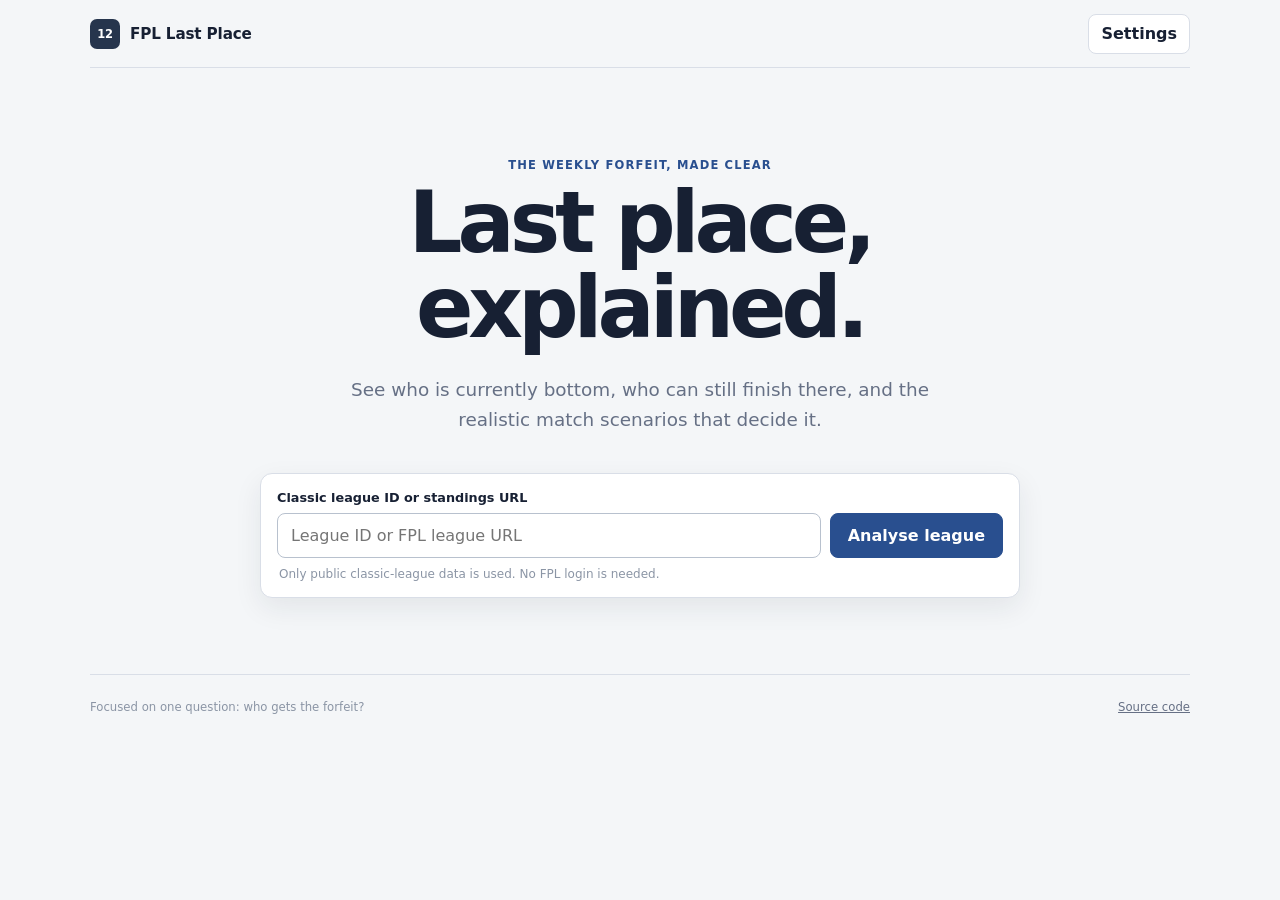
==== commit 33fcf90f: "Add historical Gameweeks and focused scenario product improvements" ====
--- a/frontend/src/index.html
+++ b/frontend/src/index.html
@@ -14,7 +14,7 @@
       const requestedTheme = new URLSearchParams(window.location.search).get("theme");
       document.documentElement.dataset.theme =
         requestedTheme === "dark" ||
-        (requestedTheme !== "light" && localStorage.getItem("fpl-theme") === "dark")
+        (requestedTheme !== "light" && (() => { try { return localStorage.getItem("fpl-theme"); } catch { return null; } })() === "dark")
           ? "dark"
           : "light";
     </script>
@@ -38,12 +38,20 @@
               <option value="strict">Strictly lowest only</option>
             </select>
             <p>The selected rule is used for safety checks, scenarios and final results.</p>
+            <button id="theme-toggle" class="icon-button" type="button" aria-label="Use dark mode">
+              <span id="theme-label">Dark mode</span>
+            </button>
+            <label for="demo-select">Demo Mode</label>
+            <select id="demo-select">
+              <option value="">Off — real league</option>
+              <option value="early">Early Gameweek</option>
+              <option value="late">Late Gameweek</option>
+              <option value="live">Live match</option>
+              <option value="complete">Completed Gameweek</option>
+            </select>
+            <p>Development examples using the real analysis engine.</p>
           </div>
         </details>
-        <button id="theme-toggle" class="icon-button" type="button" aria-label="Use dark mode">
-          <span class="theme-icon" aria-hidden="true">◐</span>
-          <span id="theme-label">Dark mode</span>
-        </button>
       </div>
     </header>
 
@@ -77,15 +85,6 @@
           <div id="recent-list"></div>
         </div>
 
-        <div class="demo-callout">
-          <div>
-            <strong>Gameweek already over?</strong>
-            <span>Try the analyser with a deterministic live match.</span>
-          </div>
-          <button class="secondary-button demo-button" type="button" data-demo="live">
-            Try live demo
-          </button>
-        </div>
       </section>
 
       <section id="loading-state" class="state-card hidden" aria-live="polite" aria-busy="true">
@@ -103,9 +102,8 @@
           <p id="error-message"></p>
           <div class="inline-actions">
             <button id="retry-button" class="secondary-button" type="button">Try again</button>
-            <button id="error-demo-button" class="text-button demo-button" type="button" data-demo="late">
-              Open a demo instead
-            </button>
+            <button id="error-change-league" class="text-button" type="button">Change league</button>
+            <button id="current-gameweek-button" class="text-button" type="button">Current Gameweek</button>
           </div>
         </div>
       </section>
@@ -122,16 +120,11 @@
             <p id="updated-at"></p>
           </div>
           <div class="league-actions">
+            <label class="gameweek-field" for="gameweek-select">Gameweek
+              <select id="gameweek-select" class="compact-select"></select>
+            </label>
             <button id="change-league-button" class="text-button" type="button">Change league</button>
             <button id="refresh-button" class="secondary-button" type="button">Refresh</button>
-            <label class="demo-select-label" for="demo-select">Demo</label>
-            <select id="demo-select" class="compact-select">
-              <option value="">Try demo…</option>
-              <option value="early">Early Gameweek</option>
-              <option value="late">Late Gameweek</option>
-              <option value="live">Live match</option>
-              <option value="complete">Completed Gameweek</option>
-            </select>
           </div>
         </section>
 
@@ -160,7 +153,7 @@
             </label>
           </div>
           <div id="scenario-detail"></div>
-          <details class="comparison-panel">
+          <details id="comparison-panel" class="comparison-panel">
             <summary>Compare two managers</summary>
             <div class="comparison-controls">
               <label for="compare-a">Manager A<select id="compare-a"></select></label>
@@ -178,6 +171,9 @@
               <h2>Effective differentials</h2>
               <p>Captaincy, chips and confirmed substitutions are reflected. Identical exposure is omitted.</p>
             </div>
+            <label class="select-field" for="differential-scope">Compare exposure
+              <select id="differential-scope"><option value="risk">Bottom-place battle</option><option value="all">All league managers</option></select>
+            </label>
           </div>
           <div id="differential-content"></div>
         </section>
@@ -208,6 +204,7 @@
     </footer>
 
     <script src="./config.js"></script>
+    <script src="./input.js"></script>
     <script src="./app.js" defer></script>
   </body>
 </html>
--- a/frontend/src/styles.css
+++ b/frontend/src/styles.css
@@ -58,7 +58,7 @@
   margin: 0;
   color: var(--ink);
   background: var(--page);
-  overflow-x: hidden;
+  overflow-wrap: break-word;
 }
 
 button, input, select { font: inherit; }
@@ -172,6 +172,16 @@
 .settings-panel label { display: block; margin-bottom: 7px; font-size: 0.82rem; font-weight: 750; }
 .settings-panel select { width: 100%; }
 .settings-panel p { margin: 10px 0 0; color: var(--muted); font-size: 0.75rem; line-height: 1.45; }
+.settings-panel button { margin: 18px 0; width: 100%; }
+.settings-panel select { min-height: 44px; padding: 8px; }
+.gameweek-field { display: grid; gap: 4px; font-size: 0.75rem; color: var(--muted); }
+.league-actions { align-items: flex-end; }
+.safe-card details > summary { min-height: 44px; padding-top: 14px; font-size: 0.8rem; }
+.table-wrap { max-width: 100%; }
+.risk-grid, .manager-list, .risk-card, .manager-card, .risk-body, .manager-body { min-width: 0; }
+.comparison-controls select { max-width: 100%; min-width: 0; }
+.last-card-main > div { min-width: 0; }
+.last-card h2 { overflow-wrap: anywhere; }
 
 select,
 input {
@@ -549,10 +559,9 @@
 @media (max-width: 520px) {
   .header-actions { gap: 5px; }
   .header-actions .icon-button { min-height: 38px; padding: 8px 10px; }
-  #theme-label { display: none; }
+  #theme-label { display: inline; }
   .theme-icon { margin: 0; }
-  .settings-menu > summary { font-size: 0; }
-  .settings-menu > summary::after { content: "Rule"; font-size: 0.75rem; }
+  .settings-menu > summary { font-size: 0.8rem; }
   .input-row { flex-direction: column; }
   .primary-button { width: 100%; }
   .demo-callout { align-items: stretch; flex-direction: column; }
@@ -560,7 +569,18 @@
   .last-card-main { display: grid; grid-template-columns: minmax(0, 1fr) auto; }
   .last-card h2, .completed-card h2 { font-size: 2rem; }
   .score-block strong { font-size: 2.1rem; }
-  .status-badge { display: none; }
+  .status-badge { display: inline-block; font-size: 0.6rem; }
+  .card-meta { flex-direction: column; gap: 5px; flex: 0 0 auto; }
+  .view-tabs { display: grid; grid-template-columns: repeat(4, minmax(0, 1fr)); }
+  .view-tabs button { padding: 14px 3px; font-size: 0.77rem; }
+  .bottom-table th:nth-child(2), .bottom-table td:nth-child(2) { display: none; }
+  .league-bar { gap: 16px; }
+  .analysis { padding-top: 24px; }
+  .last-card-main { grid-template-columns: 1fr; gap: 16px; }
+  .score-block { text-align: left; }
+  .score-block span { margin-top: 5px; }
+  .icon-button, .secondary-button, .text-button, .copy-button, .show-more { min-height: 44px; }
+  .toast { left: 14px; right: 14px; }
   .risk-card > summary, .manager-card > summary { padding: 15px; }
   .risk-body, .manager-body { padding: 0 15px 15px; }
   .scenario-summary { grid-template-columns: 1fr 1fr; }
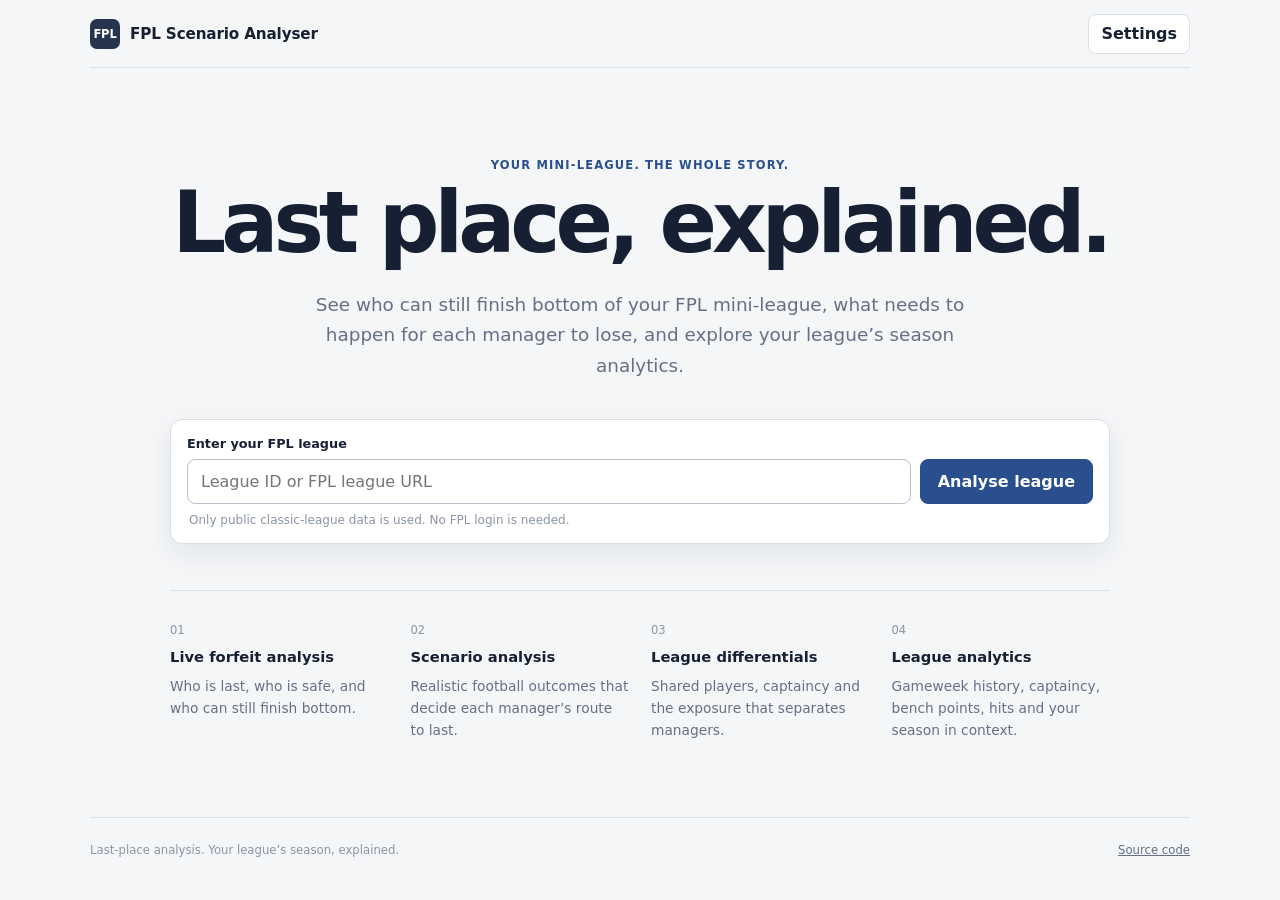
==== commit 452604a6: "Add neutral home and descriptive mini-league analytics" ====
--- a/frontend/src/index.html
+++ b/frontend/src/index.html
@@ -6,9 +6,9 @@
     <meta name="theme-color" content="#f4f6f8" />
     <meta
       name="description"
-      content="See who can still finish last in your Fantasy Premier League mini-league."
+      content="Live last-place scenario analysis and descriptive season analytics for your FPL mini-league."
     />
-    <title>FPL Last Place</title>
+    <title>FPL Scenario Analyser</title>
     <link rel="icon" href="./favicon.svg" type="image/svg+xml" />
     <script>
       const requestedTheme = new URLSearchParams(window.location.search).get("theme");
@@ -24,9 +24,9 @@
     <a class="skip-link" href="#main-content">Skip to content</a>
 
     <header class="site-header">
-      <a class="brand" href="./" aria-label="FPL Last Place home">
-        <span class="brand-mark" aria-hidden="true">12</span>
-        <span>FPL Last Place</span>
+      <a class="brand" href="./" aria-label="FPL Scenario Analyser home">
+        <span class="brand-mark" aria-hidden="true">FPL</span>
+        <span>FPL Scenario Analyser</span>
       </a>
       <div class="header-actions">
         <details class="settings-menu">
@@ -37,7 +37,7 @@
               <option value="include">Tied for lowest counts</option>
               <option value="strict">Strictly lowest only</option>
             </select>
-            <p>The selected rule is used for safety checks, scenarios and final results.</p>
+            <p>This rule applies to live analysis and scenarios. Analytics records every tied last-place finish.</p>
             <button id="theme-toggle" class="icon-button" type="button" aria-label="Use dark mode">
               <span id="theme-label">Dark mode</span>
             </button>
@@ -57,15 +57,15 @@
 
     <main id="main-content">
       <section id="landing" class="landing" aria-labelledby="page-title">
-        <p class="kicker">The weekly forfeit, made clear</p>
+        <p class="kicker">Your mini-league. The whole story.</p>
         <h1 id="page-title">Last place, explained.</h1>
         <p class="landing-copy">
-          See who is currently bottom, who can still finish there, and the realistic match
-          scenarios that decide it.
+          See who can still finish bottom of your FPL mini-league, what needs to happen
+          for each manager to lose, and explore your league’s season analytics.
         </p>
 
         <form id="league-form" class="league-form">
-          <label for="league-id">Classic league ID or standings URL</label>
+          <label for="league-id">Enter your FPL league</label>
           <div class="input-row">
             <input
               id="league-id"
@@ -81,10 +81,15 @@
         </form>
 
         <div id="recent-leagues" class="recent-leagues hidden" aria-label="Recent leagues">
-          <span>Recent</span>
+          <span>Recent leagues</span>
           <div id="recent-list"></div>
         </div>
-
+        <div class="capabilities">
+          <article><span class="capability-number">01</span><h2>Live forfeit analysis</h2><p>Who is last, who is safe, and who can still finish bottom.</p></article>
+          <article><span class="capability-number">02</span><h2>Scenario analysis</h2><p>Realistic football outcomes that decide each manager’s route to last.</p></article>
+          <article><span class="capability-number">03</span><h2>League differentials</h2><p>Shared players, captaincy and the exposure that separates managers.</p></article>
+          <article><span class="capability-number">04</span><h2>League analytics</h2><p>Gameweek history, captaincy, bench points, hits and your season in context.</p></article>
+        </div>
       </section>
 
       <section id="loading-state" class="state-card hidden" aria-live="polite" aria-busy="true">
@@ -133,6 +138,7 @@
           <button id="tab-scenarios" role="tab" aria-selected="false" aria-controls="view-scenarios" data-view="scenarios">Scenarios</button>
           <button id="tab-differentials" role="tab" aria-selected="false" aria-controls="view-differentials" data-view="differentials">Differentials</button>
           <button id="tab-managers" role="tab" aria-selected="false" aria-controls="view-managers" data-view="managers">Managers</button>
+          <button id="tab-analytics" class="analytics-tab" role="tab" aria-selected="false" aria-controls="view-analytics" data-view="analytics">Analytics</button>
         </nav>
 
         <section id="view-overview" class="view-panel" role="tabpanel" aria-labelledby="tab-overview">
@@ -189,6 +195,21 @@
           <div id="manager-list" class="manager-list"></div>
         </section>
 
+        <section id="view-analytics" class="view-panel hidden" role="tabpanel" aria-labelledby="tab-analytics">
+          <div class="view-heading"><div><p class="kicker">Your season, in context</p><h2>League analytics</h2><p>What has happened in this mini-league. Completed Gameweeks, not predictions.</p></div></div>
+          <nav id="analytics-nav" class="analytics-nav" aria-label="Analytics sections">
+            <button type="button" data-section="summary">Summary</button>
+            <button type="button" data-section="gameweeks">Gameweeks</button>
+            <button type="button" data-section="managers">Managers</button>
+            <button type="button" data-section="players">Players</button>
+            <button type="button" data-section="head-to-head">Head-to-head</button>
+          </nav>
+          <div id="analytics-coverage" class="analytics-coverage"></div>
+          <div id="analytics-progress" class="analytics-progress hidden" role="status" aria-live="polite"></div>
+          <div id="analytics-content"></div>
+          <details id="analytics-definitions" class="analytics-help"><summary>Definitions &amp; data coverage</summary><div></div></details>
+        </section>
+
         <details class="model-note">
           <summary>How “safe” and scenarios are calculated</summary>
           <p id="model-note"></p>
@@ -199,12 +220,14 @@
     <div id="toast" class="toast hidden" role="status" aria-live="polite"></div>
 
     <footer>
-      <span>Focused on one question: who gets the forfeit?</span>
+      <span>Last-place analysis. Your league’s season, explained.</span>
       <a href="https://github.com/MohilGarg/FPL-Scenario-Analyser">Source code</a>
     </footer>
 
     <script src="./config.js"></script>
     <script src="./input.js"></script>
+    <script src="./charts.js"></script>
+    <script src="./analytics.js"></script>
     <script src="./app.js" defer></script>
   </body>
 </html>
--- a/frontend/src/styles.css
+++ b/frontend/src/styles.css
@@ -596,3 +596,99 @@
     animation-duration: 0.01ms !important;
   }
 }
+
+/* Neutral home and descriptive analytics share the restrained site palette. */
+.brand-mark { flex-shrink: 0; }
+.landing { max-width: 940px; }
+.landing-copy { max-width: 660px; }
+.capabilities { display: grid; grid-template-columns: repeat(4, minmax(0, 1fr)); gap: 22px; margin-top: 46px; padding-top: 28px; border-top: 1px solid var(--line); text-align: left; }
+.capabilities h2 { margin: 10px 0; font-size: 0.92rem; }
+.capabilities p { margin: 0; color: var(--muted); font-size: 0.86rem; line-height: 1.6; }
+.capability-number { color: var(--faint); font-size: 0.72rem; font-variant-numeric: tabular-nums; }
+.recent-button span { font-weight: 400; color: var(--muted); }
+.view-tabs .analytics-tab { margin-left: auto; border-left: 1px solid var(--line); padding-left: 26px; }
+.analytics-nav { display: flex; flex-wrap: wrap; gap: 5px; padding-bottom: 18px; }
+.analytics-nav button { border: 1px solid transparent; background: transparent; color: var(--muted); border-radius: 7px; padding: 10px 15px; min-height: 44px; font-weight: 650; font-size: 0.86rem; }
+.analytics-nav button[aria-current="page"] { color: var(--ink); background: var(--surface); border-color: var(--line-strong); }
+.analytics-nav button:hover { color: var(--ink); background: var(--surface-subtle); }
+.analytics-coverage { margin: 0 0 18px; color: var(--muted); font-size: 0.82rem; line-height: 1.6; }
+.analytics-progress { display: flex; align-items: center; justify-content: space-between; flex-wrap: wrap; gap: 12px; border-left: 2px solid var(--primary); padding: 10px 14px; margin-bottom: 20px; font-size: 0.82rem; color: var(--muted); background: var(--surface-subtle); }
+.analytics-progress progress { width: 150px; max-width: 100%; height: 6px; accent-color: var(--primary); }
+.analytics-card, .chart { min-width: 0; border: 1px solid var(--line); background: var(--surface); border-radius: 12px; padding: 24px; margin: 0 0 22px; }
+.analytics-card h3, .chart figcaption { margin: 0 0 18px; font-size: 1.04rem; font-weight: 720; }
+.analytics-card > .fine-print { margin: -7px 0 18px; }
+.analytics-card .analytics-card { padding: 16px; }
+.analytics-grid { display: grid; grid-template-columns: repeat(2, minmax(0, 1fr)); gap: 22px; }
+.analytics-facts { display: grid; grid-template-columns: repeat(auto-fit, minmax(155px, 1fr)); gap: 20px 24px; margin: 0; }
+.analytics-facts dt { color: var(--muted); font-size: 0.8rem; line-height: 1.5; }
+.analytics-facts dd { margin: 5px 0 0; font-size: 1.35rem; font-weight: 700; font-variant-numeric: tabular-nums; }
+.season-extremes { display: grid; grid-template-columns: repeat(2, minmax(0, 1fr)); gap: 12px 24px; margin-top: 26px; padding-top: 18px; border-top: 1px solid var(--line); }
+.season-extremes p { margin: 0; line-height: 1.6; font-size: 0.9rem; }
+.season-extremes span { display: block; color: var(--muted); font-size: 0.76rem; }
+.analytics-table { width: 100%; min-width: 600px; border-collapse: collapse; font-size: 0.84rem; }
+.analytics-table th, .analytics-table td { text-align: left; padding: 13px 12px; border-bottom: 1px solid var(--line); vertical-align: top; font-variant-numeric: tabular-nums; }
+.analytics-table th { white-space: nowrap; font-size: 0.75rem; color: var(--muted); }
+.analytics-table th button { border: 0; padding: 4px 0; min-height: 32px; background: transparent; color: inherit; font-weight: 650; }
+.analytics-table th button span { opacity: 0.6; }
+.analytics-table th[aria-sort="descending"], .analytics-table th[aria-sort="ascending"] { color: var(--primary); }
+.analytics-table tr:last-child td { border-bottom: 0; }
+.analytics-table td:first-child { min-width: 90px; }
+.analytics-table tr:hover td { background: var(--surface-subtle); }
+.table-link { display: inline; color: var(--primary); background: none; border: 0; padding: 0; font-weight: 650; text-align: left; min-height: 28px; }
+.analytics-controls { display: flex; flex-wrap: wrap; gap: 16px; margin: 0 0 22px; }
+.analytics-controls label { display: grid; gap: 8px; font-size: 0.8rem; color: var(--muted); flex: 1 1 180px; max-width: 360px; min-width: 0; }
+.analytics-controls select, .analytics-controls input { min-height: 44px; width: 100%; min-width: 0; padding: 9px 12px; background: var(--surface); color: var(--ink); border: 1px solid var(--line-strong); border-radius: 7px; }
+.analytics-help { color: var(--muted); font-size: 0.84rem; line-height: 1.7; padding: 16px 0 28px; }
+.analytics-help summary { color: var(--ink); font-weight: 650; }
+.analytics-disclosure { margin: 0 0 22px; border: 1px solid var(--line); border-radius: 10px; background: var(--surface); }
+.analytics-disclosure > summary { padding: 18px; font-weight: 650; font-size: 0.9rem; }
+.analytics-disclosure > div { padding: 0 14px 14px; }
+.analytics-disclosure .analytics-card, .analytics-disclosure .chart { border: 0; padding: 10px; margin: 0; }
+.analytics-loading { padding: 35px 20px; border: 1px solid var(--line); border-radius: 12px; background: var(--surface); color: var(--muted); }
+.chart svg { display: block; width: 100%; overflow: visible; }
+.chart svg text { fill: var(--muted); font-size: 12px; }
+.chart-grid { stroke: var(--line); stroke-dasharray: 3 4; }
+.chart-legend { display: flex; flex-wrap: wrap; gap: 8px 18px; font-size: 0.75rem; color: var(--muted); }
+.chart-legend span { display: flex; align-items: center; gap: 6px; }
+.chart-legend i { display: inline-block; width: 12px; height: 3px; }
+.series-0 { stroke: var(--primary); fill: var(--primary); background: var(--primary); }
+.series-1 { stroke: var(--muted); fill: var(--muted); background: var(--muted); }
+.series-2 { stroke: var(--warning); fill: var(--warning); background: var(--warning); }
+.chart-series { fill: none; }
+.series-1.chart-series { stroke-dasharray: 6 3; }
+.series-2.chart-series { stroke-dasharray: 2 4; }
+.chart-dot { cursor: pointer; stroke-width: 8px; stroke-opacity: 0; }
+.chart-dot:hover, .chart-dot:focus { stroke-opacity: 0.2; outline: none; }
+.chart-readout { margin: 10px 0; min-height: 22px; color: var(--muted); font-size: 0.8rem; }
+.chart-data { font-size: 0.75rem; color: var(--muted); }
+.chart-data table { width: 100%; border-collapse: collapse; }
+.chart-data th, .chart-data td { text-align: left; padding: 8px; }
+.bar-row { display: grid; grid-template-columns: minmax(85px, 1fr) minmax(30px, 1.2fr) 40px; gap: 10px; align-items: center; width: 100%; min-height: 38px; padding: 5px 0; border: none; background: transparent; color: var(--ink); font-size: 0.78rem; text-align: left; }
+.bar-row strong { text-align: right; font-variant-numeric: tabular-nums; }
+.bar-track { display: block; height: 10px; background: var(--surface-subtle); border-radius: 2px; }
+.bar-track i { display: block; height: 100%; background: var(--primary); border-radius: 2px; }
+.bar-track .negative { background: var(--warning); }
+.similarity-table { width: 100%; border-collapse: collapse; font-size: 0.76rem; }
+.similarity-table th { padding: 10px; text-align: left; white-space: nowrap; }
+.similarity-table td { padding: 2px; text-align: center; }
+.similarity-table button { border: 0; border-radius: 4px; width: 36px; min-height: 36px; color: var(--ink); background: color-mix(in srgb, var(--primary-soft) var(--overlap), var(--surface)); }
+.similarity-table button:hover { outline: 2px solid var(--primary); }
+.pair-detail { margin-top: 20px; padding: 18px; background: var(--surface-subtle); border-radius: 8px; font-size: 0.85rem; line-height: 1.7; }
+.pair-detail h4 { margin: 0 0 12px; }
+@media (max-width: 760px) {
+  .capabilities { grid-template-columns: repeat(2, minmax(0, 1fr)); gap: 22px; margin-top: 30px; }
+  .analytics-grid { grid-template-columns: minmax(0, 1fr); gap: 0; }
+  .analytics-card, .chart { padding: 18px; }
+  .view-tabs { display: flex; overflow-x: auto; scrollbar-width: thin; }
+  .view-tabs button { flex: 0 0 auto; padding: 14px 12px; font-size: 0.78rem; }
+  .view-tabs .analytics-tab { padding-left: 18px; margin-left: 8px; }
+  .analytics-nav { flex-wrap: nowrap; overflow-x: auto; }
+  .analytics-nav button { flex: 0 0 auto; padding: 9px 11px; }
+  .analytics-table th, .analytics-table td { padding: 11px 10px; }
+  .brand { font-size: 0.83rem; gap: 7px; padding-right: 8px; }
+  .brand-mark { width: 27px; height: 27px; font-size: 0.65rem; }
+  .analytics-facts { grid-template-columns: repeat(2, minmax(0, 1fr)); gap: 20px 14px; }
+  .analytics-facts dd { font-size: 1.18rem; }
+  .season-extremes { grid-template-columns: 1fr; }
+  .chart-dot { r: 5.5px; }
+}
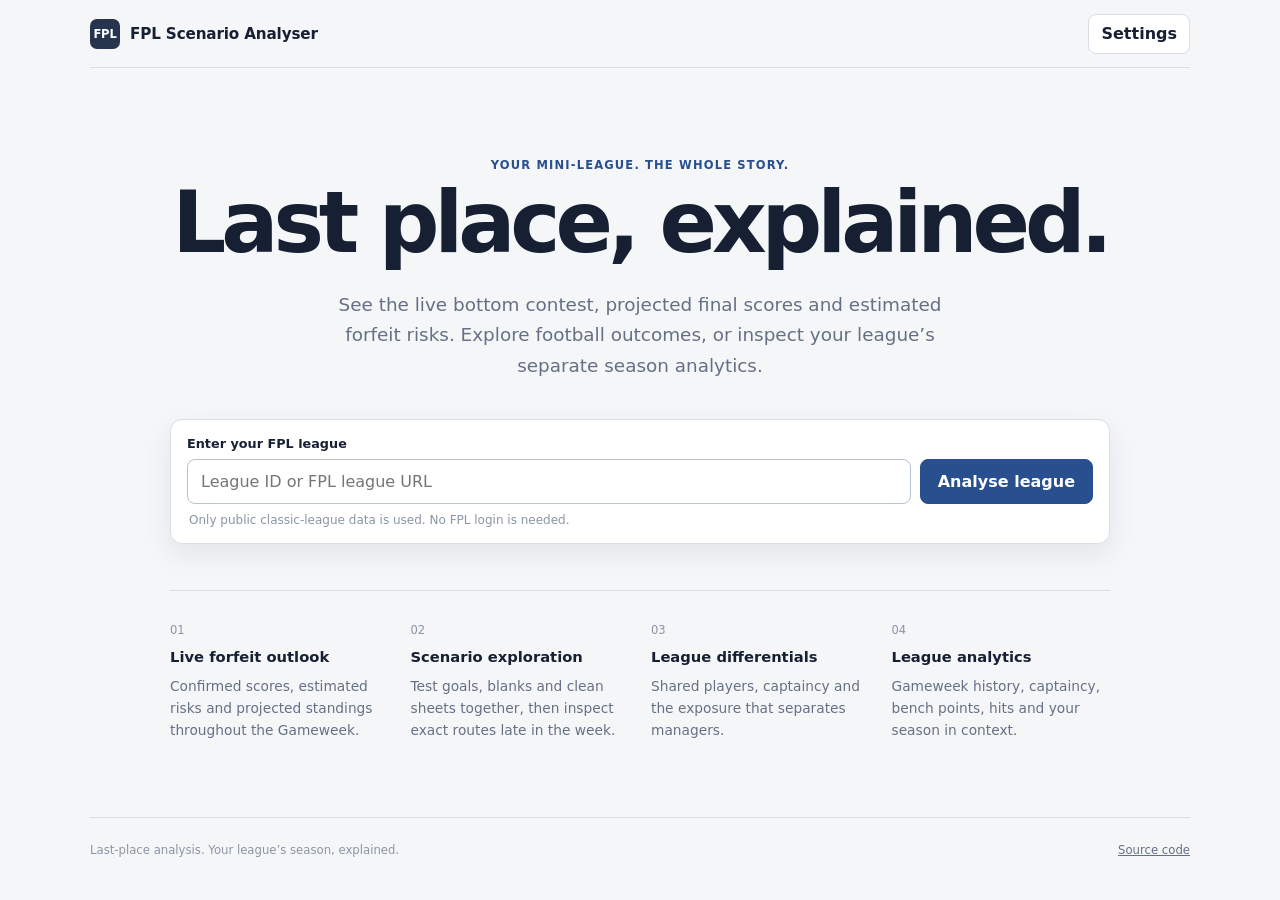
==== commit 219f81be: "Add league forecasts, football what-ifs, and shared scoring" ====
--- a/frontend/src/index.html
+++ b/frontend/src/index.html
@@ -60,8 +60,8 @@
         <p class="kicker">Your mini-league. The whole story.</p>
         <h1 id="page-title">Last place, explained.</h1>
         <p class="landing-copy">
-          See who can still finish bottom of your FPL mini-league, what needs to happen
-          for each manager to lose, and explore your league’s season analytics.
+          See the live bottom contest, projected final scores and estimated forfeit risks.
+          Explore football outcomes, or inspect your league’s separate season analytics.
         </p>
 
         <form id="league-form" class="league-form">
@@ -85,8 +85,8 @@
           <div id="recent-list"></div>
         </div>
         <div class="capabilities">
-          <article><span class="capability-number">01</span><h2>Live forfeit analysis</h2><p>Who is last, who is safe, and who can still finish bottom.</p></article>
-          <article><span class="capability-number">02</span><h2>Scenario analysis</h2><p>Realistic football outcomes that decide each manager’s route to last.</p></article>
+          <article><span class="capability-number">01</span><h2>Live forfeit outlook</h2><p>Confirmed scores, estimated risks and projected standings throughout the Gameweek.</p></article>
+          <article><span class="capability-number">02</span><h2>Scenario exploration</h2><p>Test goals, blanks and clean sheets together, then inspect exact routes late in the week.</p></article>
           <article><span class="capability-number">03</span><h2>League differentials</h2><p>Shared players, captaincy and the exposure that separates managers.</p></article>
           <article><span class="capability-number">04</span><h2>League analytics</h2><p>Gameweek history, captaincy, bench points, hits and your season in context.</p></article>
         </div>
@@ -147,11 +147,12 @@
         </section>
 
         <section id="view-scenarios" class="view-panel hidden" role="tabpanel" aria-labelledby="tab-scenarios">
-          <div class="view-heading">
+          <div id="explorer-content"></div>
+          <div id="exact-heading" class="view-heading exact-heading">
             <div>
               <p class="kicker">Detailed routes to last</p>
-              <h2>Scenarios</h2>
-              <p>Examples are ranked by practical plausibility, not assigned fake probabilities.</p>
+              <h2>Exact Scenarios</h2>
+              <p>Verified sufficient examples under listed assumptions. Most useful with one or two fixtures left.</p>
             </div>
             <label class="select-field" for="scenario-manager">
               Manager
@@ -228,6 +229,7 @@
     <script src="./input.js"></script>
     <script src="./charts.js"></script>
     <script src="./analytics.js"></script>
+    <script src="./outlook.js"></script>
     <script src="./app.js" defer></script>
   </body>
 </html>
--- a/frontend/src/styles.css
+++ b/frontend/src/styles.css
@@ -675,6 +675,11 @@
 .similarity-table button:hover { outline: 2px solid var(--primary); }
 .pair-detail { margin-top: 20px; padding: 18px; background: var(--surface-subtle); border-radius: 8px; font-size: 0.85rem; line-height: 1.7; }
 .pair-detail h4 { margin: 0 0 12px; }
+.availability-details, .scenario-context { margin-top: 8px; color: var(--muted); font-size: 0.76rem; line-height: 1.6; font-weight: 400; }
+.availability-details summary, .scenario-context > summary { padding: 5px 0; color: var(--ink); cursor: pointer; }
+.availability-details p { margin: 6px 0; max-width: 48ch; white-space: normal; }
+.scenario-context > div { margin: 12px 0; }
+.safe-section > .fine-print, .safe-section > .risk-grid { margin: 16px; }
 @media (max-width: 760px) {
   .capabilities { grid-template-columns: repeat(2, minmax(0, 1fr)); gap: 22px; margin-top: 30px; }
   .analytics-grid { grid-template-columns: minmax(0, 1fr); gap: 0; }
@@ -692,3 +697,56 @@
   .season-extremes { grid-template-columns: 1fr; }
   .chart-dot { r: 5.5px; }
 }
+/* Shared-fixture outlook and scenario exploration. */
+.outlook-headlines { display: grid; grid-template-columns: repeat(3, minmax(0, 1fr)); gap: 1rem; margin: 1rem 0 1.75rem; }
+.outlook-headline, .decisive-card, .explorer-panel { border: 1px solid var(--line); background: var(--surface); border-radius: 14px; padding: 1.25rem; min-width: 0; }
+.outlook-headline > span, .outlook-headline > small { display: block; color: var(--muted); line-height: 1.6; }
+.outlook-headline > strong { display: block; font-size: 1.5rem; margin: .5rem 0; overflow-wrap: anywhere; }
+.table-note { display: block; color: var(--muted); font-size: .76rem; font-weight: 400; margin-top: .3rem; }
+.outlook-table { width: 100%; border-collapse: collapse; font-size: .88rem; text-align: left; }
+.outlook-table th, .outlook-table td { padding: .9rem .7rem; border-bottom: 1px solid var(--line); vertical-align: top; }
+.outlook-table thead th { color: var(--muted); font-size: .75rem; font-weight: 600; }
+.outlook-table .status-badge { white-space: normal; min-width: 7rem; line-height: 1.5; }
+.outlook-table .text-button { text-align: left; white-space: normal; }
+.projected-bottom { background: var(--primary-soft); }
+.risk-meter { display: block; height: 5px; width: 70px; background: var(--line); border-radius: 3px; margin-top: .4rem; overflow: hidden; }
+.risk-meter::before { content: ""; display: block; height: 100%; width: var(--risk); background: var(--primary); }
+.decisive-grid { display: grid; grid-template-columns: repeat(auto-fit, minmax(210px, 1fr)); gap: 1rem; }
+.decisive-card h3 { margin: .6rem 0; }
+.decisive-card p, .decisive-card details { font-size: .85rem; line-height: 1.6; }
+.decisive-card > .text-button { margin-top: .8rem; }
+.fixture-strip { display: flex; flex-wrap: wrap; gap: .75rem; margin: 1rem 0; }
+.fixture-strip > span { background: var(--surface); padding: .6rem .8rem; border-radius: 6px; border: 1px solid var(--line); font-size: .8rem; }
+.forecast-assumptions { margin: 1.5rem 0; padding: 1rem; border: 1px solid var(--line); border-radius: 8px; font-size: .85rem; line-height: 1.7; }
+.forecast-assumptions li { margin-bottom: .7rem; }
+.outlook-message { padding: .8rem 1rem; border-left: 3px solid var(--primary); background: var(--surface); overflow-wrap: anywhere; }
+.explorer-controls { display: flex; flex-wrap: wrap; align-items: end; gap: .75rem; margin-bottom: .9rem; }
+.explorer-controls label { display: grid; gap: .4rem; font-size: .8rem; min-width: 120px; flex: 1; }
+.explorer-controls select, .explorer-controls input { width: 100%; max-width: 100%; min-height: 44px; background: var(--surface); color: var(--ink); border: 1px solid var(--line); border-radius: 6px; padding: .6rem; font: inherit; }
+.explorer-controls button { min-height: 44px; }
+.condition-list { list-style: none; padding: 0; display: grid; gap: .5rem; }
+.condition-list li { display: flex; align-items: center; justify-content: space-between; gap: .5rem; font-size: .85rem; background: var(--primary-soft); padding: .5rem .75rem; border-radius: 8px; overflow-wrap: anywhere; }
+.condition-list .text-button { flex-shrink: 0; }
+.explorer-panel .table-wrap { margin-top: 1rem; }
+.exact-heading { margin-top: 2.5rem; padding-top: 1rem; border-top: 1px solid var(--line); }
+.manager-outlook { border-bottom: 1px solid var(--line); margin-bottom: 1rem; padding-bottom: 1rem; }
+.manager-outlook p { font-size: .85rem; line-height: 1.6; }
+.battle-grid { display: grid; grid-template-columns: repeat(auto-fit, minmax(210px, 1fr)); gap: .8rem; }
+.battle-card { padding: 1rem; border: 1px solid var(--line); border-radius: 10px; background: var(--surface); }
+.battle-card > .text-button { display: block; padding: 0; font-weight: 700; text-align: left; }
+.battle-risk { display: block; font-size: 1.65rem; margin-top: .6rem; }
+.battle-scores { display: flex; justify-content: space-between; gap: 1rem; margin: .9rem 0; font-size: .85rem; color: var(--muted); }
+.battle-scores strong { color: var(--ink); }
+.full-standings { border: 1px solid var(--line); border-radius: 8px; background: var(--surface); }
+.full-standings > summary { padding: 1rem; font-size: .9rem; font-weight: 600; }
+.full-standings .fine-print { padding: 0 1rem .7rem; }
+@media (max-width: 700px) {
+  .outlook-headlines { grid-template-columns: 1fr; gap: .6rem; }
+  .outlook-headline { padding: 1rem; }
+  .outlook-headline > strong { font-size: 1.25rem; }
+  .explorer-panel { padding: .9rem; }
+  .explorer-controls label { min-width: 0; flex-basis: 100%; }
+  .explorer-controls select { max-width: 100%; }
+  .condition-list li { align-items: start; }
+  .outlook-table { min-width: 700px; }
+}
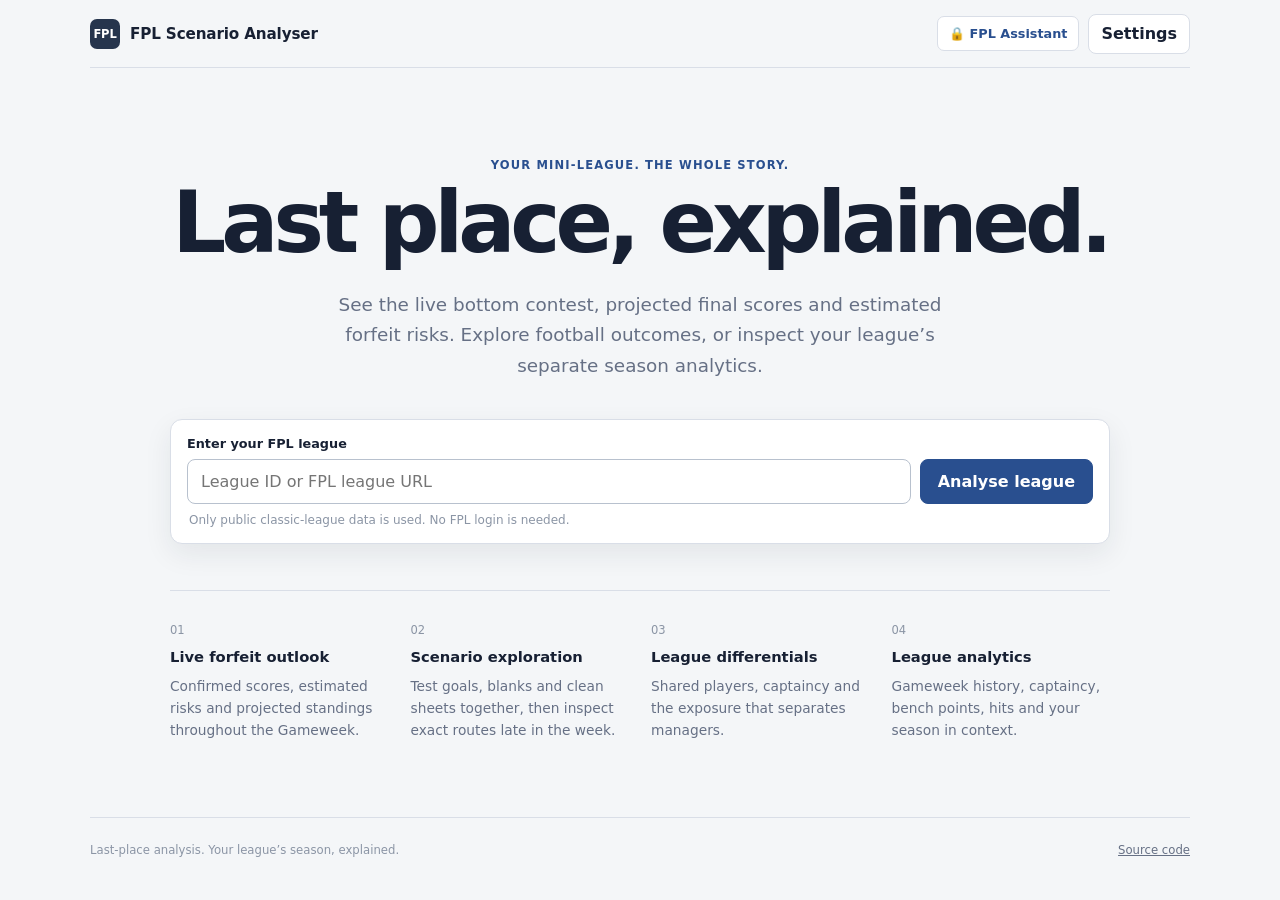
==== commit f37c5f98: "Add secure private FPL predictions and squad optimisation assistant" ====
--- a/frontend/src/index.html
+++ b/frontend/src/index.html
@@ -19,6 +19,7 @@
           : "light";
     </script>
     <link rel="stylesheet" href="./styles.css" />
+    <link rel="stylesheet" href="./assistant.css" />
   </head>
   <body>
     <a class="skip-link" href="#main-content">Skip to content</a>
@@ -29,6 +30,7 @@
         <span>FPL Scenario Analyser</span>
       </a>
       <div class="header-actions">
+        <a id="assistant-link" class="assistant-entry" href="#" aria-label="Open private FPL Assistant"><span aria-hidden="true">&#128274;</span> FPL Assistant</a>
         <details class="settings-menu">
           <summary class="icon-button">Settings</summary>
           <div class="settings-panel">
@@ -137,6 +139,7 @@
           <button id="tab-overview" role="tab" aria-selected="true" aria-controls="view-overview" data-view="overview">Overview</button>
           <button id="tab-scenarios" role="tab" aria-selected="false" aria-controls="view-scenarios" data-view="scenarios">Scenarios</button>
           <button id="tab-differentials" role="tab" aria-selected="false" aria-controls="view-differentials" data-view="differentials">Differentials</button>
+          <button id="tab-simulations" role="tab" aria-selected="false" aria-controls="view-simulations" data-view="simulations">Simulations</button>
           <button id="tab-managers" role="tab" aria-selected="false" aria-controls="view-managers" data-view="managers">Managers</button>
           <button id="tab-analytics" class="analytics-tab" role="tab" aria-selected="false" aria-controls="view-analytics" data-view="analytics">Analytics</button>
         </nav>
@@ -183,6 +186,11 @@
             </label>
           </div>
           <div id="differential-content"></div>
+        </section>
+
+        <section id="view-simulations" class="view-panel hidden" role="tabpanel" aria-labelledby="tab-simulations">
+          <div class="view-heading"><div><p class="kicker">Explore the uncertainty</p><h2>Simulations</h2><p>The existing shared Monte Carlo forecast, viewed from different angles.</p></div></div>
+          <div id="simulations-content"></div>
         </section>
 
         <section id="view-managers" class="view-panel hidden" role="tabpanel" aria-labelledby="tab-managers">
@@ -230,6 +238,7 @@
     <script src="./charts.js"></script>
     <script src="./analytics.js"></script>
     <script src="./outlook.js"></script>
+    <script src="./simulations.js"></script>
     <script src="./app.js" defer></script>
   </body>
 </html>
--- a/frontend/src/styles.css
+++ b/frontend/src/styles.css
@@ -1,4 +1,18 @@
 :root {
+  --sim-colour-0: #295b9e;
+  --sim-colour-1: #9b3e3e;
+  --sim-colour-2: #227463;
+  --sim-colour-3: #8350a3;
+  --sim-colour-4: #956014;
+  --sim-colour-5: #287387;
+  --sim-colour-6: #a23b73;
+  --sim-colour-7: #526d24;
+  --sim-colour-8: #a0502c;
+  --sim-colour-9: #5c5cb0;
+  --sim-colour-10: #57667b;
+  --sim-colour-11: #187b87;
+  --sim-colour-12: #b03453;
+  --sim-colour-13: #775d27;
   color-scheme: light;
   --page: #f4f6f8;
   --surface: #ffffff;
@@ -25,6 +39,20 @@
 }
 
 :root[data-theme="dark"] {
+  --sim-colour-0: #87b8f5;
+  --sim-colour-1: #f09999;
+  --sim-colour-2: #78cfb9;
+  --sim-colour-3: #c7a0ed;
+  --sim-colour-4: #e5bd77;
+  --sim-colour-5: #79c9df;
+  --sim-colour-6: #ee9cc5;
+  --sim-colour-7: #b5cc83;
+  --sim-colour-8: #eda585;
+  --sim-colour-9: #b1b0f6;
+  --sim-colour-10: #abbdd8;
+  --sim-colour-11: #6fd4df;
+  --sim-colour-12: #f591ac;
+  --sim-colour-13: #cfb885;
   color-scheme: dark;
   --page: #11151c;
   --surface: #181e27;
@@ -649,7 +677,8 @@
 .chart svg text { fill: var(--muted); font-size: 12px; }
 .chart-grid { stroke: var(--line); stroke-dasharray: 3 4; }
 .chart-legend { display: flex; flex-wrap: wrap; gap: 8px 18px; font-size: 0.75rem; color: var(--muted); }
-.chart-legend span { display: flex; align-items: center; gap: 6px; }
+.chart-legend span, .chart-legend button { display: flex; align-items: center; gap: 6px; }
+.chart-legend button { border: 1px solid var(--line); border-radius: 6px; background: var(--surface); color: var(--ink); padding: 7px 9px; }
 .chart-legend i { display: inline-block; width: 12px; height: 3px; }
 .series-0 { stroke: var(--primary); fill: var(--primary); background: var(--primary); }
 .series-1 { stroke: var(--muted); fill: var(--muted); background: var(--muted); }
@@ -697,6 +726,54 @@
   .season-extremes { grid-template-columns: 1fr; }
   .chart-dot { r: 5.5px; }
 }
+/* Simulation dashboard: shared manager colours and responsive interactive charts. */
+.simulation-meta { display: flex; flex-wrap: wrap; justify-content: space-between; gap: 8px; color: var(--muted); font-size: .8rem; padding: 12px 16px; border-left: 3px solid var(--primary); background: var(--primary-soft); border-radius: 6px; margin-bottom: 16px; }
+.simulation-picker { border: 1px solid var(--line); background: var(--surface); border-radius: 12px; padding: 16px 20px; margin-bottom: 20px; }
+.simulation-picker > summary { font-weight: 650; font-size: .9rem; }
+.simulation-actions { display: flex; flex-wrap: wrap; gap: 16px; margin: 10px 0 14px; }
+.simulation-managers { display: flex; flex-wrap: wrap; gap: 8px; max-height: 220px; overflow-y: auto; padding: 4px; }
+.simulation-manager { display: inline-flex; align-items: center; gap: 8px; border: 1px solid var(--line); border-radius: 20px; padding: 9px 12px; background: var(--surface); color: var(--muted); font-size: .8rem; min-height: 38px; }
+.simulation-manager i { width: 10px; height: 10px; flex-shrink: 0; border: 2px solid var(--manager-colour); border-radius: 50%; }
+.simulation-manager[aria-pressed="true"] { border-color: var(--manager-colour); color: var(--ink); background: color-mix(in srgb, var(--manager-colour) 9%, var(--surface)); }
+.simulation-manager[aria-pressed="true"] i { background: var(--manager-colour); }
+.simulation-grid { display: grid; grid-template-columns: repeat(2, minmax(0, 1fr)); gap: 20px; align-items: start; }
+.simulation-card { min-width: 0; padding: 22px; border: 1px solid var(--line); border-radius: 14px; background: var(--surface); }
+.simulation-card h3 { margin: 0 0 8px; font-size: 1rem; }
+.simulation-card > .fine-print { margin-top: 0; }
+.simulation-card .chart { margin: 14px 0; padding: 0; border: 0; border-radius: 0; background: transparent; }
+.simulation-card .chart figcaption { font-size: .8rem; margin-bottom: 14px; }
+.simulation-card .chart-rows { max-height: 470px; overflow-y: auto; padding: 3px; }
+.simulation-card .bar-row, .interval-row { grid-template-columns: minmax(90px, 1fr) minmax(45px, 1.25fr) 56px; gap: 10px; min-height: 45px; }
+.simulation-card .bar-row:hover, .interval-row:hover { background: var(--surface-subtle); }
+.simulation-card .bar-track { height: 12px; border-radius: 4px; }
+.simulation-card .bar-row .table-note { font-size: .65rem; line-height: 1.4; }
+.zero-value { position: relative; }
+.zero-value::after { content: ""; position: absolute; width: 8px; height: 8px; top: 2px; left: 0; border: 2px solid currentColor; border-radius: 50%; background: var(--surface); }
+.simulation-filter { display: flex; align-items: center; gap: 7px; font-size: .78rem; color: var(--muted); }
+.simulation-filter input { accent-color: var(--primary); }
+.interval-axis { display: grid; grid-template-columns: minmax(90px, 1fr) minmax(45px, 1.25fr) 56px; gap: 10px; font-size: .72rem; color: var(--muted); margin: 0 0 10px; padding: 0 3px; }
+.interval-axis > span:nth-child(2) { display: flex; justify-content: space-between; }
+.interval-axis > span:last-child { text-align: right; }
+.interval-axis b { font-weight: 400; }
+.interval-row { display: grid; align-items: center; width: 100%; border: 0; padding: 7px 0; background: transparent; color: var(--ink); text-align: left; font-size: .78rem; }
+.interval-row strong { text-align: right; font-variant-numeric: tabular-nums; }
+.interval-track { position: relative; height: 24px; background: repeating-linear-gradient(to right, transparent, transparent calc(25% - 1px), var(--line) calc(25% - 1px), var(--line) 25%); }
+.interval-range { position: absolute; top: 10px; height: 4px; background: var(--manager-colour); border-radius: 2px; min-width: 2px; }
+.interval-dot { position: absolute; top: 7px; width: 10px; height: 10px; transform: translateX(-50%); border: 2px solid var(--surface); border-radius: 50%; background: var(--manager-colour); box-shadow: 0 0 0 1px var(--manager-colour); }
+.simulation-empty { color: var(--muted); background: var(--surface-subtle); border-radius: 8px; padding: 18px; line-height: 1.65; font-size: .85rem; }
+.simulation-history details { border-top: 1px solid var(--line); margin-top: 14px; padding-top: 14px; }
+.simulation-history details > summary { font-size: .8rem; font-weight: 650; }
+.simulation-fixtures { list-style: none; padding: 0; margin: 16px 0; max-height: 240px; overflow-y: auto; }
+.simulation-fixtures li { display: grid; grid-template-columns: 65px 1fr; gap: 5px 10px; border-top: 1px solid var(--line); padding: 10px 0; font-size: .78rem; }
+.simulation-fixtures small { grid-column: 2; color: var(--muted); }
+.simulation-distributions { padding: 12px 2px; }
+@media (max-width: 760px) {
+  .simulation-grid { grid-template-columns: minmax(0, 1fr); gap: 16px; }
+  .simulation-card, .simulation-picker { padding: 16px; }
+  .simulation-card .chart svg text { font-size: 19px; }
+  .simulation-card .chart-dot { r: 7px; stroke-width: 16px; }
+  .simulation-manager { min-height: 42px; }
+}
 /* Shared-fixture outlook and scenario exploration. */
 .outlook-headlines { display: grid; grid-template-columns: repeat(3, minmax(0, 1fr)); gap: 1rem; margin: 1rem 0 1.75rem; }
 .outlook-headline, .decisive-card, .explorer-panel { border: 1px solid var(--line); background: var(--surface); border-radius: 14px; padding: 1.25rem; min-width: 0; }
@@ -715,6 +792,8 @@
 .decisive-card h3 { margin: .6rem 0; }
 .decisive-card p, .decisive-card details { font-size: .85rem; line-height: 1.6; }
 .decisive-card > .text-button { margin-top: .8rem; }
+.decisive-actions { display: flex; gap: .7rem; flex-wrap: wrap; margin-top: .8rem; }
+.decisive-actions .text-button { min-height: 44px; text-align: left; }
 .fixture-strip { display: flex; flex-wrap: wrap; gap: .75rem; margin: 1rem 0; }
 .fixture-strip > span { background: var(--surface); padding: .6rem .8rem; border-radius: 6px; border: 1px solid var(--line); font-size: .8rem; }
 .forecast-assumptions { margin: 1.5rem 0; padding: 1rem; border: 1px solid var(--line); border-radius: 8px; font-size: .85rem; line-height: 1.7; }
@@ -750,3 +829,16 @@
   .condition-list li { align-items: start; }
   .outlook-table { min-width: 700px; }
 }
+/* Shared live intelligence: compact cards and grouped fixture checkpoints. */
+.event-card { border: 1px solid var(--line); border-radius: 14px; padding: 1.15rem; background: var(--surface); min-width: 0; }
+.event-card h3 { margin: .6rem 0; }
+.event-card strong { display: block; }
+.event-card details, .event-card button { margin-top: .7rem; }
+.event-change { font-weight: 600; }
+.fixture-timeline { padding-left: 1.3rem; }
+.fixture-timeline > li { padding: .7rem .3rem 1rem .6rem; border-bottom: 1px solid var(--line); }
+.fixture-timeline h3 { margin: .35rem 0; }
+.fixture-exposure { padding: .5rem 0; }
+.fixture-exposure p, .risk-history p { overflow-wrap: anywhere; }
+.risk-history details > summary { cursor: pointer; padding: .7rem 0; }
+.next-events .decisive-grid { grid-template-columns: repeat(auto-fit, minmax(min(100%, 260px), 1fr)); }
--- a/frontend/src/assistant.css
+++ b/frontend/src/assistant.css
@@ -0,0 +1,87 @@
+.assistant-entry { text-decoration: none; display: inline-flex; align-items: center; gap: 5px; padding: 9px 11px; font-size: .8rem; font-weight: 650; border: 1px solid var(--line); border-radius: 7px; background: var(--surface); color: var(--primary); white-space: nowrap; }
+.assistant-heading { margin: 35px 0 24px; }
+.assistant-heading h1 { margin: 7px 0 10px; font-size: clamp(1.8rem,4vw,2.7rem); }
+.assistant-heading > p:last-child { color: var(--muted); }
+.assistant-login { max-width: 510px; margin: 40px auto 70px; padding: 35px; border: 1px solid var(--line); border-radius: 16px; background: var(--surface); box-shadow: var(--shadow); }
+.assistant-login > p { color: var(--muted); line-height: 1.7; }
+.assistant-lock { font-size: 1.6rem; }
+.assistant-login form { display: grid; gap: 12px; margin-top: 24px; }
+.assistant-page input, .assistant-page select { width: 100%; min-height: 42px; border: 1px solid var(--line-strong); background: var(--surface); color: var(--ink); border-radius: 7px; padding: 9px 11px; }
+.assistant-page label { font-size: .8rem; color: var(--muted); }
+.assistant-message { background: var(--primary-soft); border: 1px solid var(--line); border-radius: 8px; padding: 14px; line-height: 1.5; font-size: .85rem; }
+.assistant-message.error { background: var(--danger-soft); color: var(--danger); }
+.assistant-toolbar { display: flex; gap: 18px; justify-content: space-between; align-items: center; margin-bottom: 12px; }
+.assistant-toolbar .fine-print { margin: 0; }
+.assistant-tabs { display: flex; gap: 10px; border-bottom: 1px solid var(--line); overflow-x: auto; margin-bottom: 24px; }
+.assistant-tabs button { flex: 0 0 auto; border: 0; border-bottom: 2px solid transparent; padding: 14px 18px; color: var(--muted); background: transparent; font-weight: 650; font-size: .85rem; }
+.assistant-tabs button[aria-selected="true"] { color: var(--primary); border-bottom-color: var(--primary); }
+.assistant-squad-form { display: flex; align-items: end; flex-wrap: wrap; gap: 12px; margin-bottom: 24px; }
+.assistant-squad-form label { display: grid; gap: 7px; min-width: 180px; }
+.assistant-empty { padding: 22px; border: 1px dashed var(--line-strong); border-radius: 10px; color: var(--muted); background: var(--surface); line-height: 1.7; font-size: .85rem; }
+.assistant-filters { display: grid; grid-template-columns: 1.1fr 1.4fr 1fr 1.2fr .8fr .8fr; gap: 12px; margin-bottom: 22px; }
+.assistant-filters label { display: grid; gap: 7px; min-width: 0; }
+.assistant-table { width: 100%; border-collapse: collapse; background: var(--surface); font-size: .8rem; white-space: nowrap; }
+.assistant-table th, .assistant-table td { padding: 12px 10px; text-align: left; border-bottom: 1px solid var(--line); font-variant-numeric: tabular-nums; }
+.assistant-table th { color: var(--muted); font-size: .72rem; background: var(--surface-subtle); }
+.assistant-table th button { color: inherit; font-size: inherit; background: transparent; border: 0; padding: 5px 0; font-weight: 650; }
+.assistant-table .player-name { color: var(--primary); border: 0; background: transparent; font-weight: 650; padding: 0; }
+.assistant-table .forecast-total { font-weight: 750; color: var(--primary); }
+.assistant-table .unknown { color: var(--muted); }
+.assistant-pagination { display: flex; justify-content: space-between; align-items: center; gap: 12px; margin: 15px 0; font-size: .8rem; color: var(--muted); }
+.assistant-pagination > div { display: flex; gap: 10px; }
+.assistant-metrics { display: grid; grid-template-columns: repeat(4,minmax(0,1fr)); gap: 14px; margin: 20px 0; }
+.assistant-metrics article { background: var(--surface); border: 1px solid var(--line); border-radius: 10px; padding: 18px; }
+.assistant-metrics span, .assistant-metrics small { display: block; color: var(--muted); font-size: .75rem; line-height: 1.5; }
+.assistant-metrics strong { display: block; font-size: 1.7rem; margin: 8px 0; color: var(--primary); }
+.assistant-lineup-layout { display: grid; grid-template-columns: 1.1fr 1fr; gap: 20px; margin-bottom: 24px; }
+.assistant-team-card { background: var(--surface); border: 1px solid var(--line); border-radius: 14px; padding: 20px; min-width: 0; }
+.assistant-team-card h3 { margin: 0 0 8px; font-size: 1rem; }
+.assistant-pitch { background: linear-gradient(180deg,var(--safe-soft),var(--surface-subtle)); border: 1px solid var(--line); border-radius: 10px; padding: 12px; margin: 14px 0; }
+.assistant-pitch-row { display: flex; justify-content: center; flex-wrap: wrap; gap: 6px; padding: 9px 0; }
+.assistant-player { flex: 1 1 62px; max-width: 115px; min-width: 0; padding: 9px 5px; text-align: center; border: 1px solid var(--line); border-radius: 8px; background: var(--surface); color: var(--ink); font-size: .72rem; line-height: 1.4; }
+.assistant-player strong, .assistant-player small { display: block; }
+.assistant-player small { color: var(--muted); margin-top: 4px; font-size: .66rem; }
+.assistant-player.selected { border: 2px solid var(--primary); background: var(--primary-soft); }
+.assistant-player .captain-marker { color: var(--primary); font-weight: 750; }
+.assistant-bench { display: flex; flex-wrap: wrap; gap: 8px; margin: 12px 0; }
+.assistant-bench .assistant-player { max-width: none; }
+.assistant-team-controls { display: flex; flex-wrap: wrap; align-items: end; gap: 10px; margin: 14px 0; }
+.assistant-team-controls label { display: grid; gap: 6px; flex: 1 1 120px; }
+.assistant-team-controls button { flex-shrink: 0; }
+.assistant-notes, .assistant-model { color: var(--muted); line-height: 1.7; font-size: .8rem; }
+.assistant-notes li { margin: 6px 0; }
+.assistant-model { margin: 25px 0; border-top: 1px solid var(--line); padding-top: 18px; }
+.assistant-model summary { font-weight: 650; color: var(--ink); }
+.assistant-transfer-form { background: var(--surface); border: 1px solid var(--line); padding: 20px; border-radius: 12px; }
+.assistant-finances { display: flex; flex-wrap: wrap; gap: 15px; margin-bottom: 20px; }
+.assistant-finances label { display: grid; gap: 8px; flex: 1 1 180px; }
+.assistant-transfer-row { display: grid; grid-template-columns: 1fr 1.5fr 120px 40px; gap: 12px; align-items: end; margin-bottom: 14px; }
+.assistant-transfer-row label { display: grid; gap: 6px; min-width: 0; }
+.assistant-check { display: flex; gap: 8px; align-items: start; margin: 18px 0; line-height: 1.6; }
+.assistant-check input { width: 18px; min-height: 18px; margin-top: 4px; flex-shrink: 0; }
+.assistant-transfer-actions { display: flex; flex-wrap: wrap; gap: 12px; }
+.assistant-chip-grid { display: grid; grid-template-columns: repeat(2,minmax(0,1fr)); gap: 20px; margin-top: 20px; }
+.assistant-page dialog { color: var(--ink); background: var(--surface); border: 1px solid var(--line); border-radius: 14px; padding: 24px; width: min(800px,calc(100% - 30px)); max-height: 85vh; }
+.assistant-page dialog::backdrop { background: rgba(0,0,0,.45); }
+.assistant-page dialog > button { float: right; }
+.assistant-page button:disabled { opacity: .55; cursor: wait; }
+.assistant-page footer { margin-top: 60px; }
+@media(max-width:900px) {
+  .assistant-filters { grid-template-columns: repeat(3,minmax(0,1fr)); }
+  .assistant-lineup-layout { grid-template-columns: minmax(0,1fr); }
+}
+@media(max-width:600px) {
+  .site-header .brand > span:last-child { display: none; }
+  .assistant-heading { margin-top: 25px; }
+  .assistant-login { padding: 22px; }
+  .assistant-toolbar { flex-direction: column; align-items: start; }
+  .assistant-filters { grid-template-columns: repeat(2,minmax(0,1fr)); }
+  .assistant-tabs button { padding: 14px 12px; }
+  .assistant-metrics { grid-template-columns: repeat(2,minmax(0,1fr)); }
+  .assistant-team-card { padding: 14px; }
+  .assistant-pitch { padding: 6px; }
+  .assistant-player { flex-basis: 52px; }
+  .assistant-transfer-row { grid-template-columns: minmax(0,1fr) minmax(0,1fr); }
+  .assistant-chip-grid { grid-template-columns: minmax(0,1fr); }
+  .assistant-pagination { flex-wrap: wrap; }
+}
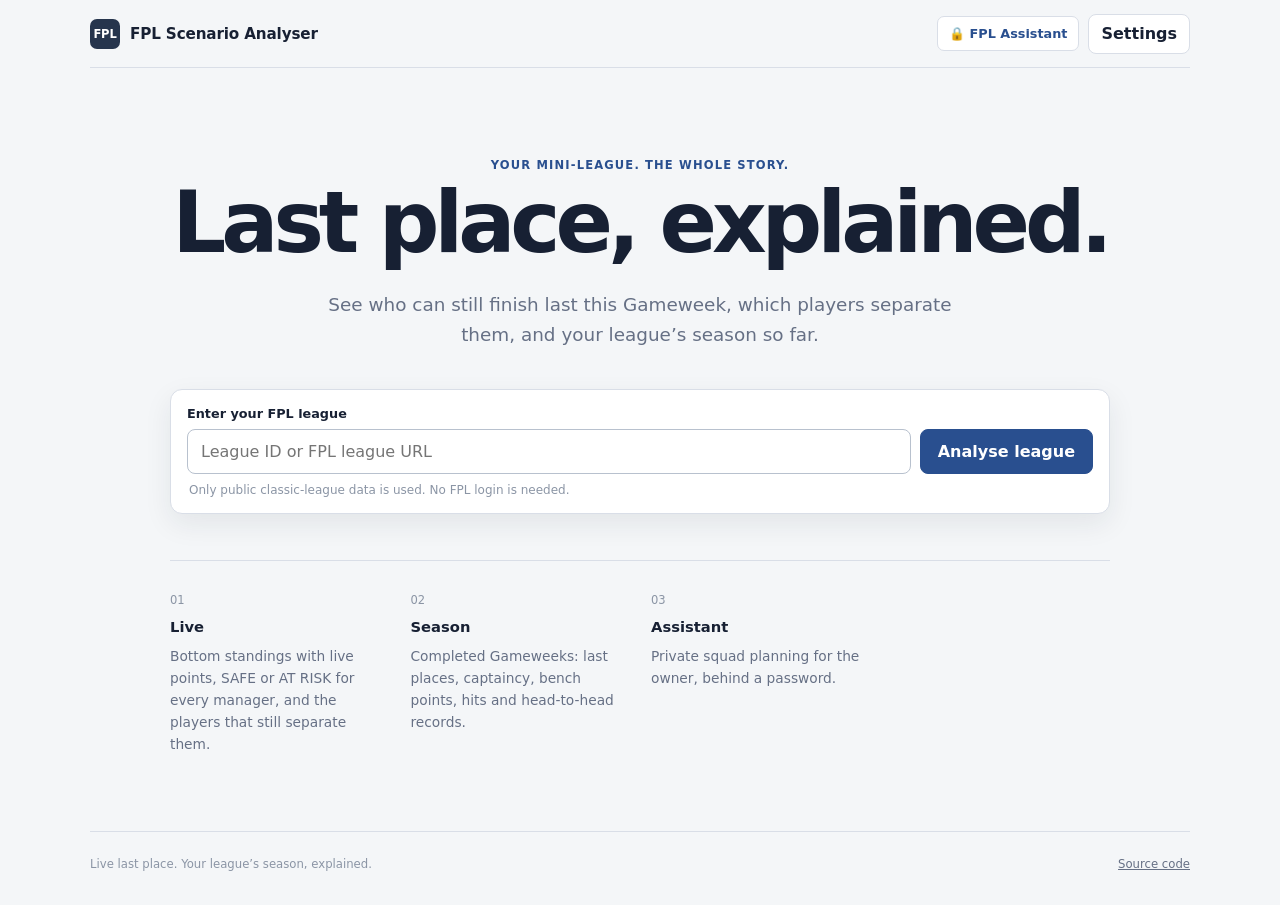
==== commit 5025397f: "Replace the five live tabs with one Live page Navigation becomes Live, Season and Assistant. Live sh" ====
--- a/frontend/src/index.html
+++ b/frontend/src/index.html
@@ -6,7 +6,7 @@
     <meta name="theme-color" content="#f4f6f8" />
     <meta
       name="description"
-      content="Live last-place scenario analysis and descriptive season analytics for your FPL mini-league."
+      content="Who can still finish last in your FPL mini-league this Gameweek, plus your league's season history."
     />
     <title>FPL Scenario Analyser</title>
     <link rel="icon" href="./favicon.svg" type="image/svg+xml" />
@@ -39,19 +39,10 @@
               <option value="include">Tied for lowest counts</option>
               <option value="strict">Strictly lowest only</option>
             </select>
-            <p>This rule applies to live analysis and scenarios. Analytics records every tied last-place finish.</p>
+            <p>This rule applies to the Live page. Season records every tied last-place finish.</p>
             <button id="theme-toggle" class="icon-button" type="button" aria-label="Use dark mode">
               <span id="theme-label">Dark mode</span>
             </button>
-            <label for="demo-select">Demo Mode</label>
-            <select id="demo-select">
-              <option value="">Off — real league</option>
-              <option value="early">Early Gameweek</option>
-              <option value="late">Late Gameweek</option>
-              <option value="live">Live match</option>
-              <option value="complete">Completed Gameweek</option>
-            </select>
-            <p>Development examples using the real analysis engine.</p>
           </div>
         </details>
       </div>
@@ -62,8 +53,8 @@
         <p class="kicker">Your mini-league. The whole story.</p>
         <h1 id="page-title">Last place, explained.</h1>
         <p class="landing-copy">
-          See the live bottom contest, projected final scores and estimated forfeit risks.
-          Explore football outcomes, or inspect your league’s separate season analytics.
+          See who can still finish last this Gameweek, which players separate them, and your
+          league’s season so far.
         </p>
 
         <form id="league-form" class="league-form">
@@ -87,10 +78,9 @@
           <div id="recent-list"></div>
         </div>
         <div class="capabilities">
-          <article><span class="capability-number">01</span><h2>Live forfeit outlook</h2><p>Confirmed scores, estimated risks and projected standings throughout the Gameweek.</p></article>
-          <article><span class="capability-number">02</span><h2>Scenario exploration</h2><p>Test goals, blanks and clean sheets together, then inspect exact routes late in the week.</p></article>
-          <article><span class="capability-number">03</span><h2>League differentials</h2><p>Shared players, captaincy and the exposure that separates managers.</p></article>
-          <article><span class="capability-number">04</span><h2>League analytics</h2><p>Gameweek history, captaincy, bench points, hits and your season in context.</p></article>
+          <article><span class="capability-number">01</span><h2>Live</h2><p>Bottom standings with live points, SAFE or AT RISK for every manager, and the players that still separate them.</p></article>
+          <article><span class="capability-number">02</span><h2>Season</h2><p>Completed Gameweeks: last places, captaincy, bench points, hits and head-to-head records.</p></article>
+          <article><span class="capability-number">03</span><h2>Assistant</h2><p>Private squad planning for the owner, behind a password.</p></article>
         </div>
       </section>
 
@@ -121,7 +111,6 @@
             <div class="status-line">
               <span id="gameweek-status" class="status-dot"></span>
               <span id="gameweek-label"></span>
-              <span id="demo-label" class="demo-badge hidden">Demo</span>
             </div>
             <h1 id="league-name"></h1>
             <p id="updated-at"></p>
@@ -135,76 +124,19 @@
           </div>
         </section>
 
-        <nav class="view-tabs" role="tablist" aria-label="Analysis views">
-          <button id="tab-overview" role="tab" aria-selected="true" aria-controls="view-overview" data-view="overview">Overview</button>
-          <button id="tab-scenarios" role="tab" aria-selected="false" aria-controls="view-scenarios" data-view="scenarios">Scenarios</button>
-          <button id="tab-differentials" role="tab" aria-selected="false" aria-controls="view-differentials" data-view="differentials">Differentials</button>
-          <button id="tab-simulations" role="tab" aria-selected="false" aria-controls="view-simulations" data-view="simulations">Simulations</button>
-          <button id="tab-managers" role="tab" aria-selected="false" aria-controls="view-managers" data-view="managers">Managers</button>
-          <button id="tab-analytics" class="analytics-tab" role="tab" aria-selected="false" aria-controls="view-analytics" data-view="analytics">Analytics</button>
+        <nav class="view-tabs" aria-label="Sections">
+          <div role="tablist" class="view-tablist">
+            <button id="tab-live" role="tab" aria-selected="true" aria-controls="view-live" data-view="live">Live</button>
+            <button id="tab-season" role="tab" aria-selected="false" aria-controls="view-season" data-view="season">Season</button>
+          </div>
+          <a id="assistant-tab" class="assistant-tab" href="#"><span aria-hidden="true">&#128274;</span> Assistant</a>
         </nav>
 
-        <section id="view-overview" class="view-panel" role="tabpanel" aria-labelledby="tab-overview">
-          <div id="phase-note" class="phase-note"></div>
-          <div id="overview-content"></div>
+        <section id="view-live" class="view-panel" role="tabpanel" aria-labelledby="tab-live">
+          <div id="live-content"></div>
         </section>
 
-        <section id="view-scenarios" class="view-panel hidden" role="tabpanel" aria-labelledby="tab-scenarios">
-          <div id="explorer-content"></div>
-          <div id="exact-heading" class="view-heading exact-heading">
-            <div>
-              <p class="kicker">Detailed routes to last</p>
-              <h2>Exact Scenarios</h2>
-              <p>Verified sufficient examples under listed assumptions. Most useful with one or two fixtures left.</p>
-            </div>
-            <label class="select-field" for="scenario-manager">
-              Manager
-              <select id="scenario-manager"></select>
-            </label>
-          </div>
-          <div id="scenario-detail"></div>
-          <details id="comparison-panel" class="comparison-panel">
-            <summary>Compare two managers</summary>
-            <div class="comparison-controls">
-              <label for="compare-a">Manager A<select id="compare-a"></select></label>
-              <span aria-hidden="true">against</span>
-              <label for="compare-b">Manager B<select id="compare-b"></select></label>
-            </div>
-            <div id="comparison-result"></div>
-          </details>
-        </section>
-
-        <section id="view-differentials" class="view-panel hidden" role="tabpanel" aria-labelledby="tab-differentials">
-          <div class="view-heading">
-            <div>
-              <p class="kicker">What can still move the gaps</p>
-              <h2>Effective differentials</h2>
-              <p>Captaincy, chips and confirmed substitutions are reflected. Identical exposure is omitted.</p>
-            </div>
-            <label class="select-field" for="differential-scope">Compare exposure
-              <select id="differential-scope"><option value="risk">Bottom-place battle</option><option value="all">All league managers</option></select>
-            </label>
-          </div>
-          <div id="differential-content"></div>
-        </section>
-
-        <section id="view-simulations" class="view-panel hidden" role="tabpanel" aria-labelledby="tab-simulations">
-          <div class="view-heading"><div><p class="kicker">Explore the uncertainty</p><h2>Simulations</h2><p>The existing shared Monte Carlo forecast, viewed from different angles.</p></div></div>
-          <div id="simulations-content"></div>
-        </section>
-
-        <section id="view-managers" class="view-panel hidden" role="tabpanel" aria-labelledby="tab-managers">
-          <div class="view-heading">
-            <div>
-              <p class="kicker">Calculation transparency</p>
-              <h2>Managers</h2>
-              <p>Open a manager to inspect the Gameweek squad state used by the analyser.</p>
-            </div>
-          </div>
-          <div id="manager-list" class="manager-list"></div>
-        </section>
-
-        <section id="view-analytics" class="view-panel hidden" role="tabpanel" aria-labelledby="tab-analytics">
+        <section id="view-season" class="view-panel hidden" role="tabpanel" aria-labelledby="tab-season">
           <div class="view-heading"><div><p class="kicker">Your season, in context</p><h2>League analytics</h2><p>What has happened in this mini-league. Completed Gameweeks, not predictions.</p></div></div>
           <nav id="analytics-nav" class="analytics-nav" aria-label="Analytics sections">
             <button type="button" data-section="summary">Summary</button>
@@ -219,17 +151,13 @@
           <details id="analytics-definitions" class="analytics-help"><summary>Definitions &amp; data coverage</summary><div></div></details>
         </section>
 
-        <details class="model-note">
-          <summary>How “safe” and scenarios are calculated</summary>
-          <p id="model-note"></p>
-        </details>
       </div>
     </main>
 
     <div id="toast" class="toast hidden" role="status" aria-live="polite"></div>
 
     <footer>
-      <span>Last-place analysis. Your league’s season, explained.</span>
+      <span>Live last place. Your league’s season, explained.</span>
       <a href="https://github.com/MohilGarg/FPL-Scenario-Analyser">Source code</a>
     </footer>
 
@@ -237,8 +165,6 @@
     <script src="./input.js"></script>
     <script src="./charts.js"></script>
     <script src="./analytics.js"></script>
-    <script src="./outlook.js"></script>
-    <script src="./simulations.js"></script>
     <script src="./app.js" defer></script>
   </body>
 </html>
--- a/frontend/src/styles.css
+++ b/frontend/src/styles.css
@@ -163,9 +163,7 @@
 .icon-button,
 .secondary-button,
 .text-button,
-.primary-button,
-.copy-button,
-.show-more {
+.primary-button {
   min-height: 40px;
   border-radius: 8px;
   font-weight: 700;
@@ -179,8 +177,6 @@
   border: 1px solid var(--line);
 }
 .icon-button:hover, .secondary-button:hover { border-color: var(--line-strong); }
-
-.theme-icon { margin-right: 5px; }
 
 .settings-menu { position: relative; }
 .settings-menu > summary { list-style: none; }
@@ -204,12 +200,9 @@
 .settings-panel select { min-height: 44px; padding: 8px; }
 .gameweek-field { display: grid; gap: 4px; font-size: 0.75rem; color: var(--muted); }
 .league-actions { align-items: flex-end; }
-.safe-card details > summary { min-height: 44px; padding-top: 14px; font-size: 0.8rem; }
+
 .table-wrap { max-width: 100%; }
-.risk-grid, .manager-list, .risk-card, .manager-card, .risk-body, .manager-body { min-width: 0; }
-.comparison-controls select { max-width: 100%; min-width: 0; }
-.last-card-main > div { min-width: 0; }
-.last-card h2 { overflow-wrap: anywhere; }
+.manager-list, .manager-card, .manager-body { min-width: 0; }
 
 select,
 input {
@@ -292,21 +285,6 @@
   border: 1px solid var(--line);
   border-radius: 6px;
 }
-
-.demo-callout {
-  display: flex;
-  align-items: center;
-  justify-content: space-between;
-  gap: 18px;
-  margin-top: 38px;
-  padding: 15px 17px;
-  text-align: left;
-  background: var(--surface-subtle);
-  border: 1px solid var(--line);
-  border-radius: 10px;
-}
-.demo-callout strong, .demo-callout span { display: block; }
-.demo-callout span { margin-top: 3px; color: var(--muted); font-size: 0.8rem; }
 
 .state-card {
   display: flex;
@@ -370,8 +348,7 @@
 .status-dot { width: 8px; height: 8px; background: var(--faint); border-radius: 50%; }
 .status-dot.live { background: var(--live); }
 .status-dot.complete { background: var(--safe); }
-.demo-badge { padding: 3px 7px; color: var(--primary); background: var(--primary-soft); border-radius: 999px; font-size: 0.65rem; text-transform: uppercase; }
-.demo-select-label { position: absolute; width: 1px; height: 1px; overflow: hidden; clip: rect(0 0 0 0); }
+
 .compact-select { min-height: 40px; padding: 8px 29px 8px 10px; }
 
 .view-tabs {
@@ -392,6 +369,29 @@
   white-space: nowrap;
 }
 .view-tabs button[aria-selected="true"] { color: var(--primary); border-bottom-color: var(--primary); }
+.view-tabs { align-items: flex-end; justify-content: space-between; }
+.view-tablist { display: flex; gap: 3px; }
+.assistant-tab {
+  padding: 13px 16px;
+  color: var(--muted);
+  border-bottom: 2px solid transparent;
+  font-weight: 700;
+  text-decoration: none;
+  white-space: nowrap;
+}
+.assistant-tab:hover, .assistant-tab:focus-visible { color: var(--primary); }
+
+.live-summary {
+  padding: 20px 22px;
+  background: var(--surface);
+  border: 1px solid var(--line);
+  border-left: 4px solid var(--warning);
+  border-radius: 10px;
+}
+.live-summary h2 { margin: 4px 0 6px; font-size: clamp(1.6rem, 4vw, 2.4rem); letter-spacing: -0.03em; }
+.live-summary p { margin: 0; color: var(--muted); }
+.badge-row { display: flex; flex-wrap: wrap; justify-content: flex-end; gap: 5px; }
+.safety-line { margin: 0 0 14px; line-height: 1.5; }
 
 .view-panel { padding: 30px 0 10px; }
 .phase-note {
@@ -405,7 +405,6 @@
   line-height: 1.5;
 }
 
-.last-card,
 .completed-card {
   padding: clamp(22px, 4vw, 38px);
   background: var(--surface-raised);
@@ -417,45 +416,31 @@
 .completed-card { border-left-color: var(--safe); }
 .card-label { color: var(--danger); font-size: 0.72rem; font-weight: 850; letter-spacing: 0.08em; text-transform: uppercase; }
 .completed-card .card-label { color: var(--safe); }
-.last-card-main { display: flex; align-items: center; justify-content: space-between; gap: 24px; margin-top: 12px; }
-.last-card h2, .completed-card h2 { margin: 0 0 5px; font-size: clamp(2rem, 5vw, 3.5rem); letter-spacing: -0.05em; }
+
+.completed-card h2 { margin: 0 0 5px; font-size: clamp(2rem, 5vw, 3.5rem); letter-spacing: -0.05em; }
 .team-name { margin: 0; color: var(--muted); }
-.score-block { min-width: 76px; flex: 0 0 auto; text-align: right; }
-.score-block strong { display: block; font-size: 2.8rem; line-height: 1; }
-.score-block span { display: block; color: var(--muted); font-size: 0.7rem; line-height: 1.25; text-transform: uppercase; }
-.last-stats { display: flex; flex-wrap: wrap; gap: 8px; margin-top: 22px; }
-.stat-chip { padding: 7px 9px; color: var(--muted); background: var(--surface-subtle); border-radius: 6px; font-size: 0.75rem; }
 
 .section-block { margin-top: 42px; }
-.section-header { display: flex; align-items: center; justify-content: space-between; gap: 16px; margin-bottom: 14px; }
-.section-header h2 { margin: 0; font-size: 1.45rem; letter-spacing: -0.025em; }
-.section-header p { margin: 5px 0 0; color: var(--muted); font-size: 0.84rem; }
+
 .count-badge { padding: 5px 8px; color: var(--muted); background: var(--surface-subtle); border-radius: 999px; font-size: 0.72rem; font-weight: 750; }
 
-.risk-grid, .manager-list { display: grid; gap: 10px; }
-.risk-card,
+.manager-list { display: grid; gap: 10px; }
 .manager-card,
 .safe-section,
-.comparison-panel,
 .model-note {
   background: var(--surface);
   border: 1px solid var(--line);
   border-radius: 10px;
 }
-.risk-card summary,
 .manager-card summary,
 .safe-section > summary,
-.comparison-panel > summary,
 .model-note > summary {
   list-style: none;
 }
-.risk-card summary::-webkit-details-marker,
 .manager-card summary::-webkit-details-marker,
 .safe-section > summary::-webkit-details-marker,
-.comparison-panel > summary::-webkit-details-marker,
 .model-note > summary::-webkit-details-marker { display: none; }
 
-.risk-card > summary,
 .manager-card > summary {
   display: flex;
   align-items: center;
@@ -463,7 +448,7 @@
   gap: 14px;
   padding: 17px 18px;
 }
-.risk-card[open], .manager-card[open] { border-color: var(--line-strong); }
+.manager-card[open] { border-color: var(--line-strong); }
 .manager-identity { min-width: 0; }
 .manager-identity strong { display: block; overflow: hidden; text-overflow: ellipsis; white-space: nowrap; }
 .manager-identity span { display: block; margin-top: 3px; color: var(--muted); font-size: 0.76rem; }
@@ -474,54 +459,18 @@
 .status-current { color: var(--danger); background: var(--danger-soft); }
 .status-risk { color: var(--warning); background: var(--warning-soft); }
 .status-safe { color: var(--safe); background: var(--safe-soft); }
-.status-unresolved { color: var(--muted); background: var(--surface-subtle); }
-
-.risk-body, .manager-body { padding: 0 18px 18px; border-top: 1px solid var(--line); }
-.risk-facts { display: flex; flex-wrap: wrap; gap: 8px; margin: 15px 0; }
-.condition-box { padding: 14px 15px; color: var(--ink); background: var(--primary-soft); border-left: 3px solid var(--primary); border-radius: 0 7px 7px 0; line-height: 1.5; }
-.condition-box small { display: block; margin-bottom: 4px; color: var(--primary); font-weight: 800; text-transform: uppercase; }
-
-.scenario-list { display: grid; gap: 9px; margin-top: 14px; }
-.scenario-card { padding: 15px; background: var(--surface-subtle); border: 1px solid var(--line); border-radius: 8px; }
-.scenario-top { display: flex; align-items: center; justify-content: space-between; gap: 12px; }
-.scenario-top strong { font-size: 0.78rem; }
-.plausibility { color: var(--muted); font-size: 0.7rem; }
-.scenario-card p { margin: 10px 0; line-height: 1.5; }
-.scenario-footer { display: flex; align-items: center; justify-content: space-between; gap: 12px; color: var(--muted); font-size: 0.74rem; }
-.copy-button, .show-more { padding: 7px 10px; color: var(--primary); background: var(--surface); border: 1px solid var(--line); }
-.show-more { margin-top: 12px; }
-.show-more:disabled { opacity: 0.6; cursor: wait; }
-.search-note, .fine-print { color: var(--muted); font-size: 0.75rem; line-height: 1.5; }
+
+.manager-body { padding: 0 18px 18px; border-top: 1px solid var(--line); }
+
+.fine-print { color: var(--muted); font-size: 0.75rem; line-height: 1.5; }
 
 .safe-section { margin-top: 40px; }
 .safe-section > summary { display: flex; align-items: center; justify-content: space-between; padding: 16px 18px; font-weight: 760; }
-.safe-grid { display: grid; grid-template-columns: repeat(2, minmax(0, 1fr)); gap: 8px; padding: 0 18px 18px; }
-.safe-card { padding: 13px; background: var(--safe-soft); border-radius: 8px; }
-.safe-card-header { display: flex; align-items: center; justify-content: space-between; gap: 10px; }
-.safe-card p { margin: 8px 0 0; color: var(--muted); font-size: 0.74rem; line-height: 1.45; }
-
-.bottom-table { width: 100%; margin-top: 24px; border-collapse: collapse; }
-.bottom-table th, .bottom-table td { padding: 10px 8px; text-align: left; border-bottom: 1px solid var(--line); }
-.bottom-table th { color: var(--muted); font-size: 0.72rem; text-transform: uppercase; }
-.bottom-table td:last-child, .bottom-table th:last-child { text-align: right; }
-.completed-actions { display: flex; flex-wrap: wrap; gap: 9px; margin-top: 20px; }
 
 .view-heading { display: flex; align-items: flex-end; justify-content: space-between; gap: 25px; margin-bottom: 22px; }
 .view-heading h2 { margin: 0; font-size: 2rem; letter-spacing: -0.04em; }
+.view-heading h3 { margin: 0; font-size: 1.35rem; letter-spacing: -0.02em; }
 .view-heading p:not(.kicker) { max-width: 650px; margin: 7px 0 0; color: var(--muted); line-height: 1.5; }
-.select-field { display: grid; gap: 6px; min-width: 220px; color: var(--muted); font-size: 0.72rem; font-weight: 700; }
-.select-field select { min-height: 40px; padding: 8px 30px 8px 10px; }
-.scenario-summary { display: grid; grid-template-columns: repeat(4, minmax(0, 1fr)); gap: 9px; margin-bottom: 18px; }
-.summary-cell { padding: 13px; background: var(--surface); border: 1px solid var(--line); border-radius: 8px; }
-.summary-cell span { display: block; color: var(--muted); font-size: 0.67rem; text-transform: uppercase; }
-.summary-cell strong { display: block; margin-top: 4px; }
-
-.comparison-panel { margin-top: 30px; padding: 0 17px; }
-.comparison-panel > summary { padding: 16px 0; font-weight: 760; }
-.comparison-controls { display: flex; align-items: flex-end; gap: 10px; padding: 0 0 16px; }
-.comparison-controls label { display: grid; flex: 1; gap: 5px; color: var(--muted); font-size: 0.72rem; }
-.comparison-controls select { min-height: 39px; padding: 8px; }
-.comparison-result { margin-bottom: 17px; padding: 14px; background: var(--surface-subtle); border-radius: 8px; line-height: 1.55; }
 
 .table-wrap { overflow-x: auto; background: var(--surface); border: 1px solid var(--line); border-radius: 10px; }
 .differential-table, .squad-table { width: 100%; min-width: 720px; border-collapse: collapse; }
@@ -576,44 +525,34 @@
   .league-identity h1 { overflow-wrap: anywhere; }
   .league-actions { width: 100%; flex-wrap: wrap; }
   .view-tabs { margin-inline: -14px; padding-inline: 14px; }
-  .last-card-main { align-items: flex-start; }
-  .safe-grid { grid-template-columns: 1fr; }
-  .scenario-summary, .manager-facts { grid-template-columns: repeat(2, minmax(0, 1fr)); }
-  .select-field { width: 100%; }
-  .comparison-controls { align-items: stretch; flex-direction: column; }
-  .comparison-controls > span { display: none; }
+
+  .manager-facts { grid-template-columns: repeat(2, minmax(0, 1fr)); }
+
 }
 
 @media (max-width: 520px) {
   .header-actions { gap: 5px; }
   .header-actions .icon-button { min-height: 38px; padding: 8px 10px; }
   #theme-label { display: inline; }
-  .theme-icon { margin: 0; }
+
   .settings-menu > summary { font-size: 0.8rem; }
   .input-row { flex-direction: column; }
   .primary-button { width: 100%; }
-  .demo-callout { align-items: stretch; flex-direction: column; }
-  .demo-callout button { width: 100%; }
-  .last-card-main { display: grid; grid-template-columns: minmax(0, 1fr) auto; }
-  .last-card h2, .completed-card h2 { font-size: 2rem; }
-  .score-block strong { font-size: 2.1rem; }
+
+  .completed-card h2 { font-size: 2rem; }
+
   .status-badge { display: inline-block; font-size: 0.6rem; }
   .card-meta { flex-direction: column; gap: 5px; flex: 0 0 auto; }
-  .view-tabs { display: grid; grid-template-columns: repeat(4, minmax(0, 1fr)); }
-  .view-tabs button { padding: 14px 3px; font-size: 0.77rem; }
-  .bottom-table th:nth-child(2), .bottom-table td:nth-child(2) { display: none; }
+  .view-tabs button, .assistant-tab { padding: 14px 10px; font-size: 0.8rem; }
+
   .league-bar { gap: 16px; }
   .analysis { padding-top: 24px; }
-  .last-card-main { grid-template-columns: 1fr; gap: 16px; }
-  .score-block { text-align: left; }
-  .score-block span { margin-top: 5px; }
-  .icon-button, .secondary-button, .text-button, .copy-button, .show-more { min-height: 44px; }
+
+  .icon-button, .secondary-button, .text-button { min-height: 44px; }
   .toast { left: 14px; right: 14px; }
-  .risk-card > summary, .manager-card > summary { padding: 15px; }
-  .risk-body, .manager-body { padding: 0 15px 15px; }
-  .scenario-summary { grid-template-columns: 1fr 1fr; }
-  .scenario-footer { align-items: flex-start; flex-direction: column; }
-  .copy-button { width: 100%; }
+  .manager-card > summary { padding: 15px; }
+  .manager-body { padding: 0 15px 15px; }
+
   .compact-select { flex: 1; }
   footer { align-items: flex-start; flex-direction: column; gap: 8px; }
 }
@@ -634,7 +573,7 @@
 .capabilities p { margin: 0; color: var(--muted); font-size: 0.86rem; line-height: 1.6; }
 .capability-number { color: var(--faint); font-size: 0.72rem; font-variant-numeric: tabular-nums; }
 .recent-button span { font-weight: 400; color: var(--muted); }
-.view-tabs .analytics-tab { margin-left: auto; border-left: 1px solid var(--line); padding-left: 26px; }
+
 .analytics-nav { display: flex; flex-wrap: wrap; gap: 5px; padding-bottom: 18px; }
 .analytics-nav button { border: 1px solid transparent; background: transparent; color: var(--muted); border-radius: 7px; padding: 10px 15px; min-height: 44px; font-weight: 650; font-size: 0.86rem; }
 .analytics-nav button[aria-current="page"] { color: var(--ink); background: var(--surface); border-color: var(--line-strong); }
@@ -704,18 +643,15 @@
 .similarity-table button:hover { outline: 2px solid var(--primary); }
 .pair-detail { margin-top: 20px; padding: 18px; background: var(--surface-subtle); border-radius: 8px; font-size: 0.85rem; line-height: 1.7; }
 .pair-detail h4 { margin: 0 0 12px; }
-.availability-details, .scenario-context { margin-top: 8px; color: var(--muted); font-size: 0.76rem; line-height: 1.6; font-weight: 400; }
-.availability-details summary, .scenario-context > summary { padding: 5px 0; color: var(--ink); cursor: pointer; }
-.availability-details p { margin: 6px 0; max-width: 48ch; white-space: normal; }
-.scenario-context > div { margin: 12px 0; }
-.safe-section > .fine-print, .safe-section > .risk-grid { margin: 16px; }
+
+.safe-section > .fine-print { margin: 16px; }
 @media (max-width: 760px) {
   .capabilities { grid-template-columns: repeat(2, minmax(0, 1fr)); gap: 22px; margin-top: 30px; }
   .analytics-grid { grid-template-columns: minmax(0, 1fr); gap: 0; }
   .analytics-card, .chart { padding: 18px; }
   .view-tabs { display: flex; overflow-x: auto; scrollbar-width: thin; }
   .view-tabs button { flex: 0 0 auto; padding: 14px 12px; font-size: 0.78rem; }
-  .view-tabs .analytics-tab { padding-left: 18px; margin-left: 8px; }
+
   .analytics-nav { flex-wrap: nowrap; overflow-x: auto; }
   .analytics-nav button { flex: 0 0 auto; padding: 9px 11px; }
   .analytics-table th, .analytics-table td { padding: 11px 10px; }
@@ -726,31 +662,13 @@
   .season-extremes { grid-template-columns: 1fr; }
   .chart-dot { r: 5.5px; }
 }
-/* Simulation dashboard: shared manager colours and responsive interactive charts. */
-.simulation-meta { display: flex; flex-wrap: wrap; justify-content: space-between; gap: 8px; color: var(--muted); font-size: .8rem; padding: 12px 16px; border-left: 3px solid var(--primary); background: var(--primary-soft); border-radius: 6px; margin-bottom: 16px; }
-.simulation-picker { border: 1px solid var(--line); background: var(--surface); border-radius: 12px; padding: 16px 20px; margin-bottom: 20px; }
-.simulation-picker > summary { font-weight: 650; font-size: .9rem; }
-.simulation-actions { display: flex; flex-wrap: wrap; gap: 16px; margin: 10px 0 14px; }
-.simulation-managers { display: flex; flex-wrap: wrap; gap: 8px; max-height: 220px; overflow-y: auto; padding: 4px; }
-.simulation-manager { display: inline-flex; align-items: center; gap: 8px; border: 1px solid var(--line); border-radius: 20px; padding: 9px 12px; background: var(--surface); color: var(--muted); font-size: .8rem; min-height: 38px; }
-.simulation-manager i { width: 10px; height: 10px; flex-shrink: 0; border: 2px solid var(--manager-colour); border-radius: 50%; }
-.simulation-manager[aria-pressed="true"] { border-color: var(--manager-colour); color: var(--ink); background: color-mix(in srgb, var(--manager-colour) 9%, var(--surface)); }
-.simulation-manager[aria-pressed="true"] i { background: var(--manager-colour); }
-.simulation-grid { display: grid; grid-template-columns: repeat(2, minmax(0, 1fr)); gap: 20px; align-items: start; }
-.simulation-card { min-width: 0; padding: 22px; border: 1px solid var(--line); border-radius: 14px; background: var(--surface); }
-.simulation-card h3 { margin: 0 0 8px; font-size: 1rem; }
-.simulation-card > .fine-print { margin-top: 0; }
-.simulation-card .chart { margin: 14px 0; padding: 0; border: 0; border-radius: 0; background: transparent; }
-.simulation-card .chart figcaption { font-size: .8rem; margin-bottom: 14px; }
-.simulation-card .chart-rows { max-height: 470px; overflow-y: auto; padding: 3px; }
-.simulation-card .bar-row, .interval-row { grid-template-columns: minmax(90px, 1fr) minmax(45px, 1.25fr) 56px; gap: 10px; min-height: 45px; }
-.simulation-card .bar-row:hover, .interval-row:hover { background: var(--surface-subtle); }
-.simulation-card .bar-track { height: 12px; border-radius: 4px; }
-.simulation-card .bar-row .table-note { font-size: .65rem; line-height: 1.4; }
+
+.interval-row { grid-template-columns: minmax(90px, 1fr) minmax(45px, 1.25fr) 56px; gap: 10px; min-height: 45px; }
+.interval-row:hover { background: var(--surface-subtle); }
+
 .zero-value { position: relative; }
 .zero-value::after { content: ""; position: absolute; width: 8px; height: 8px; top: 2px; left: 0; border: 2px solid currentColor; border-radius: 50%; background: var(--surface); }
-.simulation-filter { display: flex; align-items: center; gap: 7px; font-size: .78rem; color: var(--muted); }
-.simulation-filter input { accent-color: var(--primary); }
+
 .interval-axis { display: grid; grid-template-columns: minmax(90px, 1fr) minmax(45px, 1.25fr) 56px; gap: 10px; font-size: .72rem; color: var(--muted); margin: 0 0 10px; padding: 0 3px; }
 .interval-axis > span:nth-child(2) { display: flex; justify-content: space-between; }
 .interval-axis > span:last-child { text-align: right; }
@@ -760,85 +678,12 @@
 .interval-track { position: relative; height: 24px; background: repeating-linear-gradient(to right, transparent, transparent calc(25% - 1px), var(--line) calc(25% - 1px), var(--line) 25%); }
 .interval-range { position: absolute; top: 10px; height: 4px; background: var(--manager-colour); border-radius: 2px; min-width: 2px; }
 .interval-dot { position: absolute; top: 7px; width: 10px; height: 10px; transform: translateX(-50%); border: 2px solid var(--surface); border-radius: 50%; background: var(--manager-colour); box-shadow: 0 0 0 1px var(--manager-colour); }
-.simulation-empty { color: var(--muted); background: var(--surface-subtle); border-radius: 8px; padding: 18px; line-height: 1.65; font-size: .85rem; }
-.simulation-history details { border-top: 1px solid var(--line); margin-top: 14px; padding-top: 14px; }
-.simulation-history details > summary { font-size: .8rem; font-weight: 650; }
-.simulation-fixtures { list-style: none; padding: 0; margin: 16px 0; max-height: 240px; overflow-y: auto; }
-.simulation-fixtures li { display: grid; grid-template-columns: 65px 1fr; gap: 5px 10px; border-top: 1px solid var(--line); padding: 10px 0; font-size: .78rem; }
-.simulation-fixtures small { grid-column: 2; color: var(--muted); }
-.simulation-distributions { padding: 12px 2px; }
-@media (max-width: 760px) {
-  .simulation-grid { grid-template-columns: minmax(0, 1fr); gap: 16px; }
-  .simulation-card, .simulation-picker { padding: 16px; }
-  .simulation-card .chart svg text { font-size: 19px; }
-  .simulation-card .chart-dot { r: 7px; stroke-width: 16px; }
-  .simulation-manager { min-height: 42px; }
-}
-/* Shared-fixture outlook and scenario exploration. */
-.outlook-headlines { display: grid; grid-template-columns: repeat(3, minmax(0, 1fr)); gap: 1rem; margin: 1rem 0 1.75rem; }
-.outlook-headline, .decisive-card, .explorer-panel { border: 1px solid var(--line); background: var(--surface); border-radius: 14px; padding: 1.25rem; min-width: 0; }
-.outlook-headline > span, .outlook-headline > small { display: block; color: var(--muted); line-height: 1.6; }
-.outlook-headline > strong { display: block; font-size: 1.5rem; margin: .5rem 0; overflow-wrap: anywhere; }
+
 .table-note { display: block; color: var(--muted); font-size: .76rem; font-weight: 400; margin-top: .3rem; }
-.outlook-table { width: 100%; border-collapse: collapse; font-size: .88rem; text-align: left; }
-.outlook-table th, .outlook-table td { padding: .9rem .7rem; border-bottom: 1px solid var(--line); vertical-align: top; }
-.outlook-table thead th { color: var(--muted); font-size: .75rem; font-weight: 600; }
-.outlook-table .status-badge { white-space: normal; min-width: 7rem; line-height: 1.5; }
-.outlook-table .text-button { text-align: left; white-space: normal; }
-.projected-bottom { background: var(--primary-soft); }
-.risk-meter { display: block; height: 5px; width: 70px; background: var(--line); border-radius: 3px; margin-top: .4rem; overflow: hidden; }
-.risk-meter::before { content: ""; display: block; height: 100%; width: var(--risk); background: var(--primary); }
-.decisive-grid { display: grid; grid-template-columns: repeat(auto-fit, minmax(210px, 1fr)); gap: 1rem; }
-.decisive-card h3 { margin: .6rem 0; }
-.decisive-card p, .decisive-card details { font-size: .85rem; line-height: 1.6; }
-.decisive-card > .text-button { margin-top: .8rem; }
-.decisive-actions { display: flex; gap: .7rem; flex-wrap: wrap; margin-top: .8rem; }
-.decisive-actions .text-button { min-height: 44px; text-align: left; }
-.fixture-strip { display: flex; flex-wrap: wrap; gap: .75rem; margin: 1rem 0; }
-.fixture-strip > span { background: var(--surface); padding: .6rem .8rem; border-radius: 6px; border: 1px solid var(--line); font-size: .8rem; }
-.forecast-assumptions { margin: 1.5rem 0; padding: 1rem; border: 1px solid var(--line); border-radius: 8px; font-size: .85rem; line-height: 1.7; }
-.forecast-assumptions li { margin-bottom: .7rem; }
-.outlook-message { padding: .8rem 1rem; border-left: 3px solid var(--primary); background: var(--surface); overflow-wrap: anywhere; }
-.explorer-controls { display: flex; flex-wrap: wrap; align-items: end; gap: .75rem; margin-bottom: .9rem; }
-.explorer-controls label { display: grid; gap: .4rem; font-size: .8rem; min-width: 120px; flex: 1; }
-.explorer-controls select, .explorer-controls input { width: 100%; max-width: 100%; min-height: 44px; background: var(--surface); color: var(--ink); border: 1px solid var(--line); border-radius: 6px; padding: .6rem; font: inherit; }
-.explorer-controls button { min-height: 44px; }
-.condition-list { list-style: none; padding: 0; display: grid; gap: .5rem; }
-.condition-list li { display: flex; align-items: center; justify-content: space-between; gap: .5rem; font-size: .85rem; background: var(--primary-soft); padding: .5rem .75rem; border-radius: 8px; overflow-wrap: anywhere; }
-.condition-list .text-button { flex-shrink: 0; }
-.explorer-panel .table-wrap { margin-top: 1rem; }
-.exact-heading { margin-top: 2.5rem; padding-top: 1rem; border-top: 1px solid var(--line); }
-.manager-outlook { border-bottom: 1px solid var(--line); margin-bottom: 1rem; padding-bottom: 1rem; }
-.manager-outlook p { font-size: .85rem; line-height: 1.6; }
-.battle-grid { display: grid; grid-template-columns: repeat(auto-fit, minmax(210px, 1fr)); gap: .8rem; }
-.battle-card { padding: 1rem; border: 1px solid var(--line); border-radius: 10px; background: var(--surface); }
-.battle-card > .text-button { display: block; padding: 0; font-weight: 700; text-align: left; }
-.battle-risk { display: block; font-size: 1.65rem; margin-top: .6rem; }
-.battle-scores { display: flex; justify-content: space-between; gap: 1rem; margin: .9rem 0; font-size: .85rem; color: var(--muted); }
-.battle-scores strong { color: var(--ink); }
-.full-standings { border: 1px solid var(--line); border-radius: 8px; background: var(--surface); }
-.full-standings > summary { padding: 1rem; font-size: .9rem; font-weight: 600; }
-.full-standings .fine-print { padding: 0 1rem .7rem; }
-@media (max-width: 700px) {
-  .outlook-headlines { grid-template-columns: 1fr; gap: .6rem; }
-  .outlook-headline { padding: 1rem; }
-  .outlook-headline > strong { font-size: 1.25rem; }
-  .explorer-panel { padding: .9rem; }
-  .explorer-controls label { min-width: 0; flex-basis: 100%; }
-  .explorer-controls select { max-width: 100%; }
-  .condition-list li { align-items: start; }
-  .outlook-table { min-width: 700px; }
-}
-/* Shared live intelligence: compact cards and grouped fixture checkpoints. */
-.event-card { border: 1px solid var(--line); border-radius: 14px; padding: 1.15rem; background: var(--surface); min-width: 0; }
-.event-card h3 { margin: .6rem 0; }
-.event-card strong { display: block; }
-.event-card details, .event-card button { margin-top: .7rem; }
-.event-change { font-weight: 600; }
-.fixture-timeline { padding-left: 1.3rem; }
-.fixture-timeline > li { padding: .7rem .3rem 1rem .6rem; border-bottom: 1px solid var(--line); }
-.fixture-timeline h3 { margin: .35rem 0; }
-.fixture-exposure { padding: .5rem 0; }
-.fixture-exposure p, .risk-history p { overflow-wrap: anywhere; }
-.risk-history details > summary { cursor: pointer; padding: .7rem 0; }
-.next-events .decisive-grid { grid-template-columns: repeat(auto-fit, minmax(min(100%, 260px), 1fr)); }
+
+@media (max-width: 600px) {
+  .squad-table { min-width: 0; }
+  .squad-table th:nth-child(4), .squad-table td:nth-child(4),
+  .squad-table th:nth-child(5), .squad-table td:nth-child(5) { display: none; }
+  .squad-table th, .squad-table td { padding: 10px 8px; }
+}
